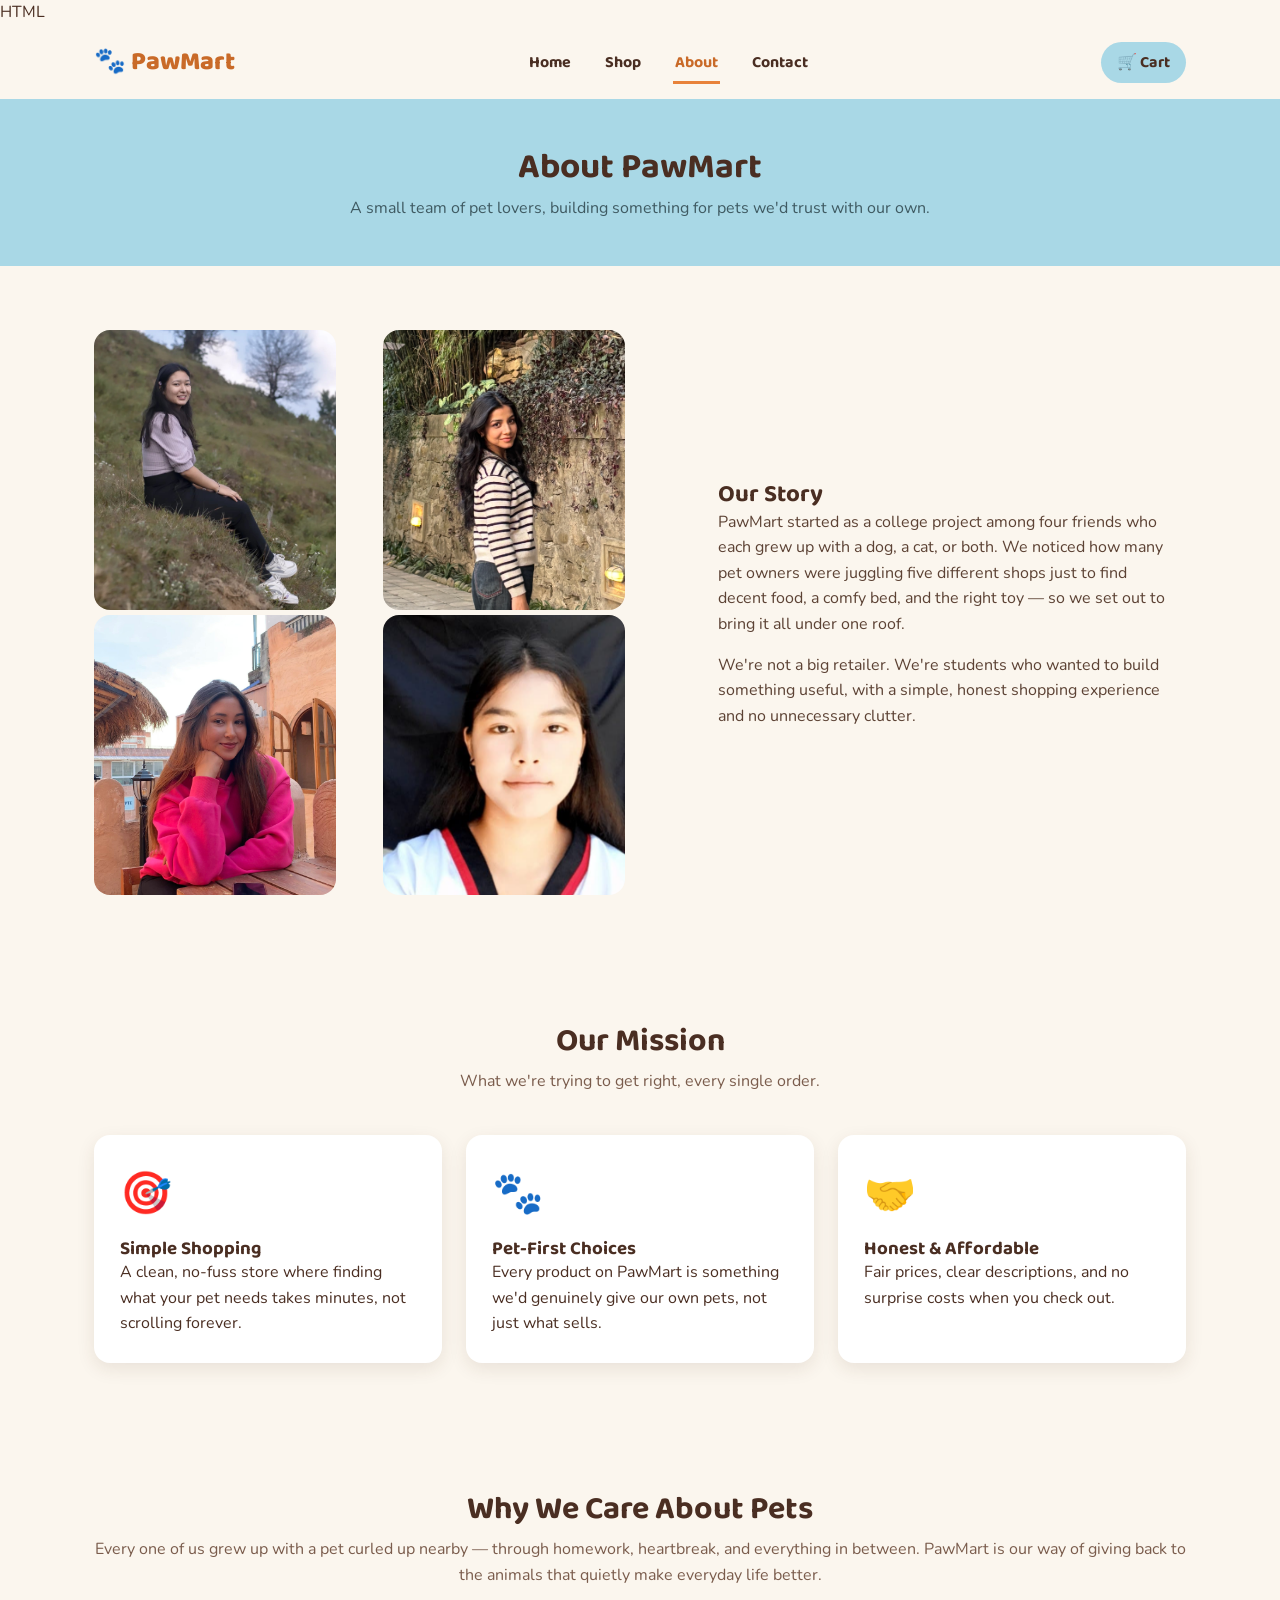
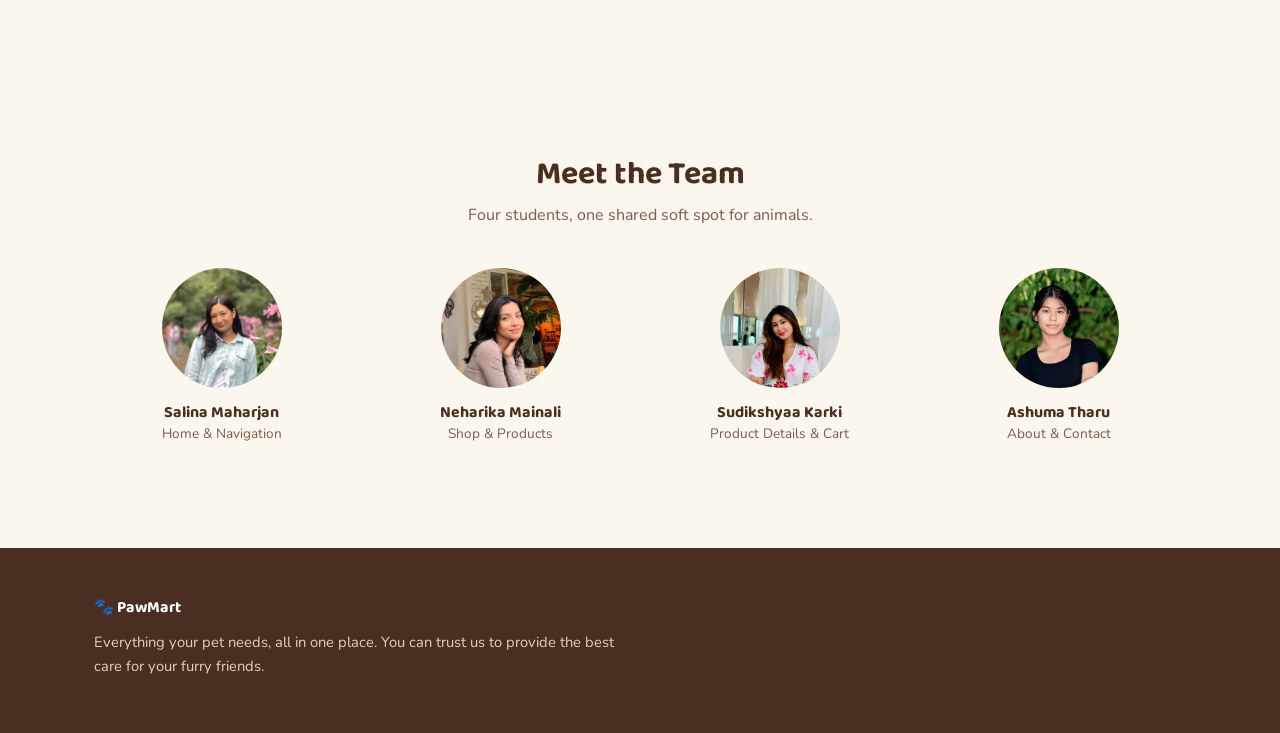
==== about.html @ c28df22f "Paw mart footsteps" ====
HTML
<!DOCTYPE html>
<html lang="en">
<head>
  <meta charset="UTF-8">
  <meta name="viewport" content="width=device-width, initial-scale=1.0">
  <meta name="description" content="Learn about PawMart - a small team of pet lovers building a simple, honest shopping experience for your pets.">
  <title>About Us — PawMart</title>
  <link rel="stylesheet" href="css/style.css">
</head>
<body>

  <!-- Navigation -->
  <nav class="navbar" aria-label="Main Navigation">
    <div class="container">
      <a href="index.html" class="logo">🐾 PawMart</a>
      <ul class="nav-links">
        <li><a href="index.html">Home</a></li>
        <li><a href="products.html">Shop</a></li>
        <li><a href="about.html" class="active" aria-current="page">About</a></li>
        <li><a href="contact.html">Contact</a></li>
      </ul>
      <a href="cart.html" class="nav-cart">🛒 Cart</a>
      <button class="nav-toggle" aria-label="Toggle menu">☰</button>
    </div>
  </nav>

  <!-- Page Header -->
  <header class="page-header">
    <div class="container">
      <h1>About PawMart</h1>
      <p>A small team of pet lovers, building something for pets we'd trust with our own.</p>
    </div>
  </header>

  <!-- Story Section -->
  <section class="section">
    <div class="container">
      <div class="about-story">
        <div class="story-photos">
          <img src="images/Salinaa.jpeg" alt="Salina working on the PawMart project" class="story-image">
          <img src="images/Neharikaa.png" alt="Neharika planning product listings" class="story-image">
          <img src="images/Sudikshya.jpg" alt="Sudikshya testing the cart functionality" class="story-image">
          <img src="images/Ashumaa.jpeg" alt="Ashuma designing the contact page" class="story-image">
        </div>

        <div class="about-story-copy">
          <h2>Our Story</h2>
          <p>
            PawMart started as a college project among four friends
            who each grew up with a dog, a cat, or both. We noticed
            how many pet owners were juggling five different shops
            just to find decent food, a comfy bed, and the right toy
            — so we set out to bring it all under one roof.
          </p>
          <p>
            We're not a big retailer. We're students who wanted to
            build something useful, with a simple, honest shopping
            experience and no unnecessary clutter.
          </p>
        </div>
      </div>
    </div>
  </section>
  <!-- Mission Section -->
  <section class="section section-alt">
    <div class="container">
      <h2 class="section-title">Our Mission</h2>
      <p class="section-subtitle">What we're trying to get right, every single order.</p>
      <div class="mission-grid">
        <div class="mission-card">
          <div class="feature-icon" aria-hidden="true">🎯</div>
          <h3>Simple Shopping</h3>
          <p>A clean, no-fuss store where finding what your pet needs takes minutes, not scrolling forever.</p>
        </div>
        <div class="mission-card">
          <div class="feature-icon" aria-hidden="true">🐾</div>
          <h3>Pet-First Choices</h3>
          <p>Every product on PawMart is something we'd genuinely give our own pets, not just what sells.</p>
        </div>
        <div class="mission-card">
          <div class="feature-icon" aria-hidden="true">🤝</div>
          <h3>Honest & Affordable</h3>
          <p>Fair prices, clear descriptions, and no surprise costs when you check out.</p>
        </div>
      </div>
    </div>
  </section>
  <!-- Why We Care Section -->
  <section class="section">
    <div class="container">
      <h2 class="section-title">Why We Care About Pets</h2>
      <p class="section-subtitle text-center section-subtitle-constrained">
        Every one of us grew up with a pet curled up nearby — through homework, heartbreak, and everything in between. PawMart is our way of giving back to the animals that quietly make everyday life better.
      </p>
    </div>
  </section>
  <!-- Team Section -->
  <section class="section section-alt">
    <div class="container">
      <h2 class="section-title">Meet the Team</h2>
      <p class="section-subtitle">Four students, one shared soft spot for animals.</p>
      <div class="team-grid">
        <div class="team-card">
          <div class="team-avatar">
            <img src="images/Salina.jpeg" alt="Salina Maharjan">
          </div>
          <h3>Salina Maharjan</h3>
          <p>Home & Navigation</p>
        </div>
        <div class="team-card">
          <div class="team-avatar">
            <img src="images/Neharika.png" alt="Neharika Mainali">
          </div>
          <h3>Neharika Mainali</h3>
          <p>Shop & Products</p>
        </div>
        <div class="team-card">
          <div class="team-avatar">
            <img src="images/Sudikshyaa.JPG" alt="Sudikshyaa Karki">
          </div>
          <h3>Sudikshyaa Karki</h3>
          <p>Product Details & Cart</p>
        </div>
        <div class="team-card">
          <div class="team-avatar">
            <img src="images/Ashuma.jpg" alt="Ashuma Tharu">
          </div>
          <h3>Ashuma Tharu</h3>
          <p>About & Contact</p>
        </div>
      </div>
    </div>
  </section>
  <!-- Footer -->
  <footer class="footer">
    <div class="container">
      <div>
        <h4>🐾 PawMart</h4>
        <p>Everything your pet needs, all in one place. You can trust us to provide the best care for your furry friends.</p>
      </div>
      <div>
---- css/style.css ----
/* ============================================
   PawMart — Shared Stylesheet
   ============================================ */

@import url('https://fonts.googleapis.com/css2?family=Baloo+2:wght@500;600;700;800&family=Nunito:wght@400;600;700;800&display=swap');

:root {
  --color-primary: #E8823A;
  --color-primary-dark: #C96A28;
  --color-bg: #FBF6EE;
  --color-secondary: #A9D8E6;
  --color-secondary-dark: #7FBFD3;
  --color-text: #4A2E22;
  --color-white: #FFFFFF;
  --radius: 16px;
  --shadow: 0 6px 18px rgba(74, 46, 34, 0.10);
  --shadow-hover: 0 10px 24px rgba(74, 46, 34, 0.16);
}

* { box-sizing: border-box; margin: 0; padding: 0; }
html { scroll-behavior: smooth; }
body { font-family: 'Nunito', sans-serif; background: var(--color-bg); color: var(--color-text); line-height: 1.6; }
h1, h2, h3, h4 { font-family: 'Baloo 2', sans-serif; font-weight: 700; line-height: 1.2; }
a { text-decoration: none; color: inherit; }
ul { list-style: none; }
img, svg { max-width: 100%; display: block; }
.container { max-width: 1140px; margin: 0 auto; padding: 0 24px; }

.btn { display: inline-block; font-family: 'Baloo 2', sans-serif; font-weight: 600; font-size: 1rem; padding: 14px 30px; border-radius: 999px; border: none; cursor: pointer; transition: transform 0.15s ease, box-shadow 0.15s ease, background 0.15s ease; }
.btn:focus-visible { outline: 3px solid var(--color-secondary-dark); outline-offset: 2px; }
.btn-primary { background: var(--color-primary); color: var(--color-white); box-shadow: var(--shadow); }
.btn-primary:hover { background: var(--color-primary-dark); transform: translateY(-2px); box-shadow: var(--shadow-hover); }
.btn-outline { background: transparent; color: var(--color-primary); border: 2px solid var(--color-primary); }
.btn-outline:hover { background: var(--color-primary); color: var(--color-white); }
.btn-small { padding: 9px 18px; font-size: 0.9rem; width: 100%; }

.navbar { position: sticky; top: 0; z-index: 100; background: var(--color-bg); border-bottom: 3px solid var(--color-secondary); }
.navbar .container { display: flex; align-items: center; justify-content: space-between; padding-top: 16px; padding-bottom: 16px; position: relative; }
.logo { font-family: 'Baloo 2', sans-serif; font-size: 1.6rem; font-weight: 800; color: var(--color-primary-dark); display: flex; align-items: center; gap: 6px; }
.nav-links { display: flex; gap: 30px; font-weight: 700; font-family: 'Baloo 2', sans-serif; }
.nav-links a { padding: 6px 2px; border-bottom: 3px solid transparent; transition: border-color 0.15s ease, color 0.15s ease; }
.nav-links a:hover, .nav-links a.active { border-color: var(--color-primary); color: var(--color-primary-dark); }
.nav-cart { display: flex; align-items: center; gap: 8px; font-family: 'Baloo 2', sans-serif; font-weight: 700; background: var(--color-secondary); padding: 8px 16px; border-radius: 999px; }
.nav-toggle { display: none; }

@media (max-width: 760px) {
  .nav-links { display: none; }
  .nav-toggle { display: block; font-size: 1.6rem; background: none; border: none; cursor: pointer; }
  .navbar.open .nav-links { display: flex; flex-direction: column; position: absolute; top: 100%; left: 0; right: 0; background: var(--color-bg); padding: 20px 24px; gap: 16px; border-bottom: 3px solid var(--color-secondary); }
}

.hero { padding: 70px 0; background: linear-gradient(180deg, var(--color-secondary) 0%, var(--color-bg) 100%); }
.hero .container { display: flex; align-items: center; gap: 40px; flex-wrap: wrap; }
.hero-copy { flex: 1 1 420px; }
.hero-eyebrow { font-family: 'Baloo 2', sans-serif; color: var(--color-primary-dark); font-weight: 700; letter-spacing: 0.5px; margin-bottom: 10px; display: block; }
.hero h1 { font-size: 2.8rem; margin-bottom: 18px; color: var(--color-text); }
.hero h1 span { color: var(--color-primary); }
.hero p { font-size: 1.1rem; margin-bottom: 28px; max-width: 480px; }
.hero-visual { flex: 1 1 320px; text-align: center; font-size: 10rem; line-height: 1; }

.section { padding: 64px 0; }
.section-title { font-size: 2rem; text-align: center; margin-bottom: 8px; }
.section-subtitle { text-align: center; color: #7A5C4C; margin-bottom: 40px; }

.categories { display: flex; flex-wrap: wrap; gap: 14px; justify-content: center; }
.category-chip { background: var(--color-white); border: 2px solid var(--color-secondary); padding: 14px 22px; border-radius: var(--radius); font-family: 'Baloo 2', sans-serif; font-weight: 600; text-align: center; min-width: 120px; cursor: pointer; transition: all 0.15s ease; }
.category-chip .cat-icon { font-size: 1.8rem; display: block; margin-bottom: 6px; }
.category-chip:hover, .category-chip.active { border-color: var(--color-primary); background: #FFF3E9; transform: translateY(-3px); }

.product-grid { display: grid; grid-template-columns: repeat(auto-fill, minmax(230px, 1fr)); gap: 24px; }
.product-card { background: var(--color-white); border-radius: var(--radius); box-shadow: var(--shadow); overflow: hidden; display: flex; flex-direction: column; transition: transform 0.15s ease, box-shadow 0.15s ease; }
.product-card:hover { transform: translateY(-4px); box-shadow: var(--shadow-hover); }
.product-thumb { background: var(--color-secondary); font-size: 4.5rem; text-align: center; padding: 30px 0; }
.product-info { padding: 16px 18px 20px; display: flex; flex-direction: column; gap: 6px; flex: 1; }
.product-cat { font-size: 0.78rem; text-transform: uppercase; letter-spacing: 0.5px; color: var(--color-primary-dark); font-weight: 700; }
.product-name { font-family: 'Baloo 2', sans-serif; font-size: 1.05rem; }
.product-price { font-weight: 800; font-size: 1.15rem; color: var(--color-text); margin: 4px 0 10px; }
.product-info .btn { margin-top: auto; }
.product-name-link:hover { color: var(--color-primary-dark); }

.features { display: grid; grid-template-columns: repeat(auto-fit, minmax(220px, 1fr)); gap: 28px; }
.feature-card { text-align: center; padding: 20px; }
.feature-icon { font-size: 2.6rem; margin-bottom: 12px; }
.feature-card h3 { margin-bottom: 8px; font-size: 1.1rem; }
.feature-card p { color: #7A5C4C; font-size: 0.95rem; }

.footer { background: var(--color-text); color: #F3E7DD; padding: 50px 0 24px; margin-top: 40px; }
.footer .container { display: grid; grid-template-columns: repeat(auto-fit, minmax(200px, 1fr)); gap: 30px; margin-bottom: 30px; }
.footer h4 { color: var(--color-white); margin-bottom: 14px; font-size: 1rem; }
.footer a, .footer p { color: #E4CFC0; font-size: 0.92rem; }
.footer ul li { margin-bottom: 8px; }
.footer ul li a:hover { color: var(--color-primary); }
.footer-bottom { text-align: center; padding-top: 20px; border-top: 1px solid #6b4a38; font-size: 0.85rem; color: #C9A794; }

.page-header { background: var(--color-secondary); padding: 44px 0; text-align: center; }
.page-header h1 { font-size: 2.2rem; }
.page-header p { margin-top: 8px; color: #3F5A62; }

.filter-bar { display: flex; gap: 12px; flex-wrap: wrap; justify-content: center; margin-bottom: 36px; }
.filter-btn { font-family: 'Baloo 2', sans-serif; font-weight: 600; background: var(--color-white); border: 2px solid var(--color-secondary); padding: 8px 18px; border-radius: 999px; cursor: pointer; }
.filter-btn.active, .filter-btn:hover { background: var(--color-primary); border-color: var(--color-primary); color: var(--color-white); }

.product-detail { display: flex; gap: 50px; flex-wrap: wrap; align-items: flex-start; }
.product-detail-image { flex: 1 1 320px; background: var(--color-secondary); border-radius: var(--radius); font-size: 9rem; text-align: center; padding: 60px 0; }
.product-detail-info { flex: 1 1 360px; }
.product-detail-info .product-cat { display: block; margin-bottom: 8px; }
.product-detail-info h1 { font-size: 2rem; margin-bottom: 10px; }
.product-detail-price { font-size: 1.8rem; font-weight: 800; margin-bottom: 18px; }
.product-detail-desc { margin-bottom: 24px; color: #5C4234; }
.qty-row { display: flex; align-items: center; gap: 14px; margin-bottom: 24px; }
.qty-row label { font-family: 'Baloo 2', sans-serif; font-weight: 700; }
.qty-control { display: flex; align-items: center; border: 2px solid var(--color-secondary); border-radius: 999px; overflow: hidden; }
.qty-control button { background: var(--color-secondary); border: none; width: 36px; height: 36px; font-size: 1.1rem; cursor: pointer; }
.qty-control input { width: 48px; text-align: center; border: none; font-family: 'Nunito', sans-serif; font-weight: 700; font-size: 1rem; }

.about-story { display: flex; gap: 40px; flex-wrap: wrap; align-items: center; }
.about-story-visual { flex: 1 1 280px; text-align: center; font-size: 7rem; }
.about-story-copy { flex: 2 1 400px; }
.about-story-copy p { margin-bottom: 14px; color: #5C4234; }
.mission-grid { display: grid; grid-template-columns: repeat(auto-fit, minmax(240px, 1fr)); gap: 24px; }
.mission-card { background: var(--color-white); border-radius: var(--radius); padding: 26px; box-shadow: var(--shadow); }
.mission-card .feature-icon { margin-bottom: 10px; }
.team-grid { display: grid; grid-template-columns: repeat(auto-fit, minmax(180px, 1fr)); gap: 24px; }
.team-card { text-align: center; }
.team-avatar { width: 110px; height: 110px; border-radius: 50%; background: var(--color-secondary); font-size: 3rem; display: flex; align-items: center; justify-content: center; margin: 0 auto 12px; }
.team-card h3 { font-size: 1rem; }
.team-card p { font-size: 0.85rem; color: #7A5C4C; }

.contact-layout { display: flex; gap: 44px; flex-wrap: wrap; }
.contact-form { flex: 1 1 380px; background: var(--color-white); padding: 30px; border-radius: var(--radius); box-shadow: var(--shadow); }
.contact-info { flex: 1 1 300px; }
.form-group { margin-bottom: 18px; }
.form-group label { display: block; font-family: 'Baloo 2', sans-serif; font-weight: 700; margin-bottom: 6px; }
.form-group input, .form-group textarea { width: 100%; padding: 12px 14px; border-radius: 10px; border: 2px solid var(--color-secondary); font-family: 'Nunito', sans-serif; font-size: 1rem; background: var(--color-bg); }
.form-group textarea { resize: vertical; min-height: 110px; }
.form-group input:focus, .form-group textarea:focus { outline: none; border-color: var(--color-primary); }
.info-item { display: flex; gap: 14px; margin-bottom: 20px; align-items: flex-start; }
.info-item .icon { font-size: 1.6rem; }
.info-item h4 { font-size: 0.95rem; margin-bottom: 2px; }
.info-item p { color: #5C4234; font-size: 0.92rem; }
.faq-item { margin-bottom: 16px; background: var(--color-white); border-radius: 12px; box-shadow: var(--shadow); }
.faq-question { width: 100%; text-align: left; background: none; border: none; padding: 16px 20px; font-family: 'Baloo 2', sans-serif; font-weight: 700; font-size: 1rem; cursor: pointer; display: flex; justify-content: space-between; align-items: center; }
.faq-answer { padding: 0 20px; max-height: 0; overflow: hidden; color: #5C4234; transition: max-height 0.2s ease, padding 0.2s ease; }
.faq-item.open .faq-answer { padding: 0 20px 18px; max-height: 200px; }
.faq-item.open .faq-icon { transform: rotate(45deg); }
.faq-icon { transition: transform 0.2s ease; font-size: 1.2rem; color: var(--color-primary); }

.cart-table { width: 100%; border-collapse: collapse; background: var(--color-white); border-radius: var(--radius); overflow: hidden; box-shadow: var(--shadow); }
.cart-table th { background: var(--color-secondary); font-family: 'Baloo 2', sans-serif; text-align: left; padding: 14px 16px; }
.cart-table td { padding: 16px; border-bottom: 1px solid #F1E6DA; }
.cart-product { display: flex; align-items: center; gap: 14px; }
.cart-thumb { font-size: 2.2rem; background: var(--color-bg); border-radius: 10px; padding: 8px 12px; }
.cart-qty { width: 60px; padding: 6px 8px; border: 2px solid var(--color-secondary); border-radius: 8px; text-align: center; }
.remove-link { color: var(--color-primary-dark); font-weight: 700; cursor: pointer; }
.cart-summary { max-width: 360px; margin-left: auto; margin-top: 30px; background: var(--color-white); border-radius: var(--radius); padding: 24px; box-shadow: var(--shadow); }
.cart-summary-row { display: flex; justify-content: space-between; margin-bottom: 12px; }
.cart-summary-row.total { font-weight: 800; font-size: 1.2rem; border-top: 2px dashed var(--color-secondary); padding-top: 12px; margin-top: 12px; }
.cart-summary .btn { width: 100%; margin-top: 10px; }
.empty-note { text-align: center; padding: 40px 0; color: #7A5C4C; }

.text-center { text-align: center; }
.mt-24 { margin-top: 24px; }


.about-story {
    display: grid;
    grid-template-columns: 1.2fr 1fr;
    gap: 40px;
    align-items: center;
}

.story-photos {
    display: grid;
    grid-template-columns: repeat(2, 1fr);
    gap: 5px;
}

.story-photos .story-image {
    width: 85%;
    height: 280px;
    object-fit: cover;
    border-radius: 16px;
    display: block;
}

.about-story-copy {
    padding: 10px;
}

.about-story-copy p {
    line-height: 1.6;
    margin-bottom: 15px;
}

@media (max-width: 768px) {
    .about-story {
        grid-template-columns: 1fr;
    }

    .story-photos .story-image {
        height: 150px;
    }
}


.team-avatar {
    width: 120px;
    height: 120px;
    border-radius: 50%;
    overflow: hidden;
    margin: 0 auto 15px;
}

.team-avatar img {
    width: 100%;
    height: 100%;
    object-fit: cover;
    display: block;
}
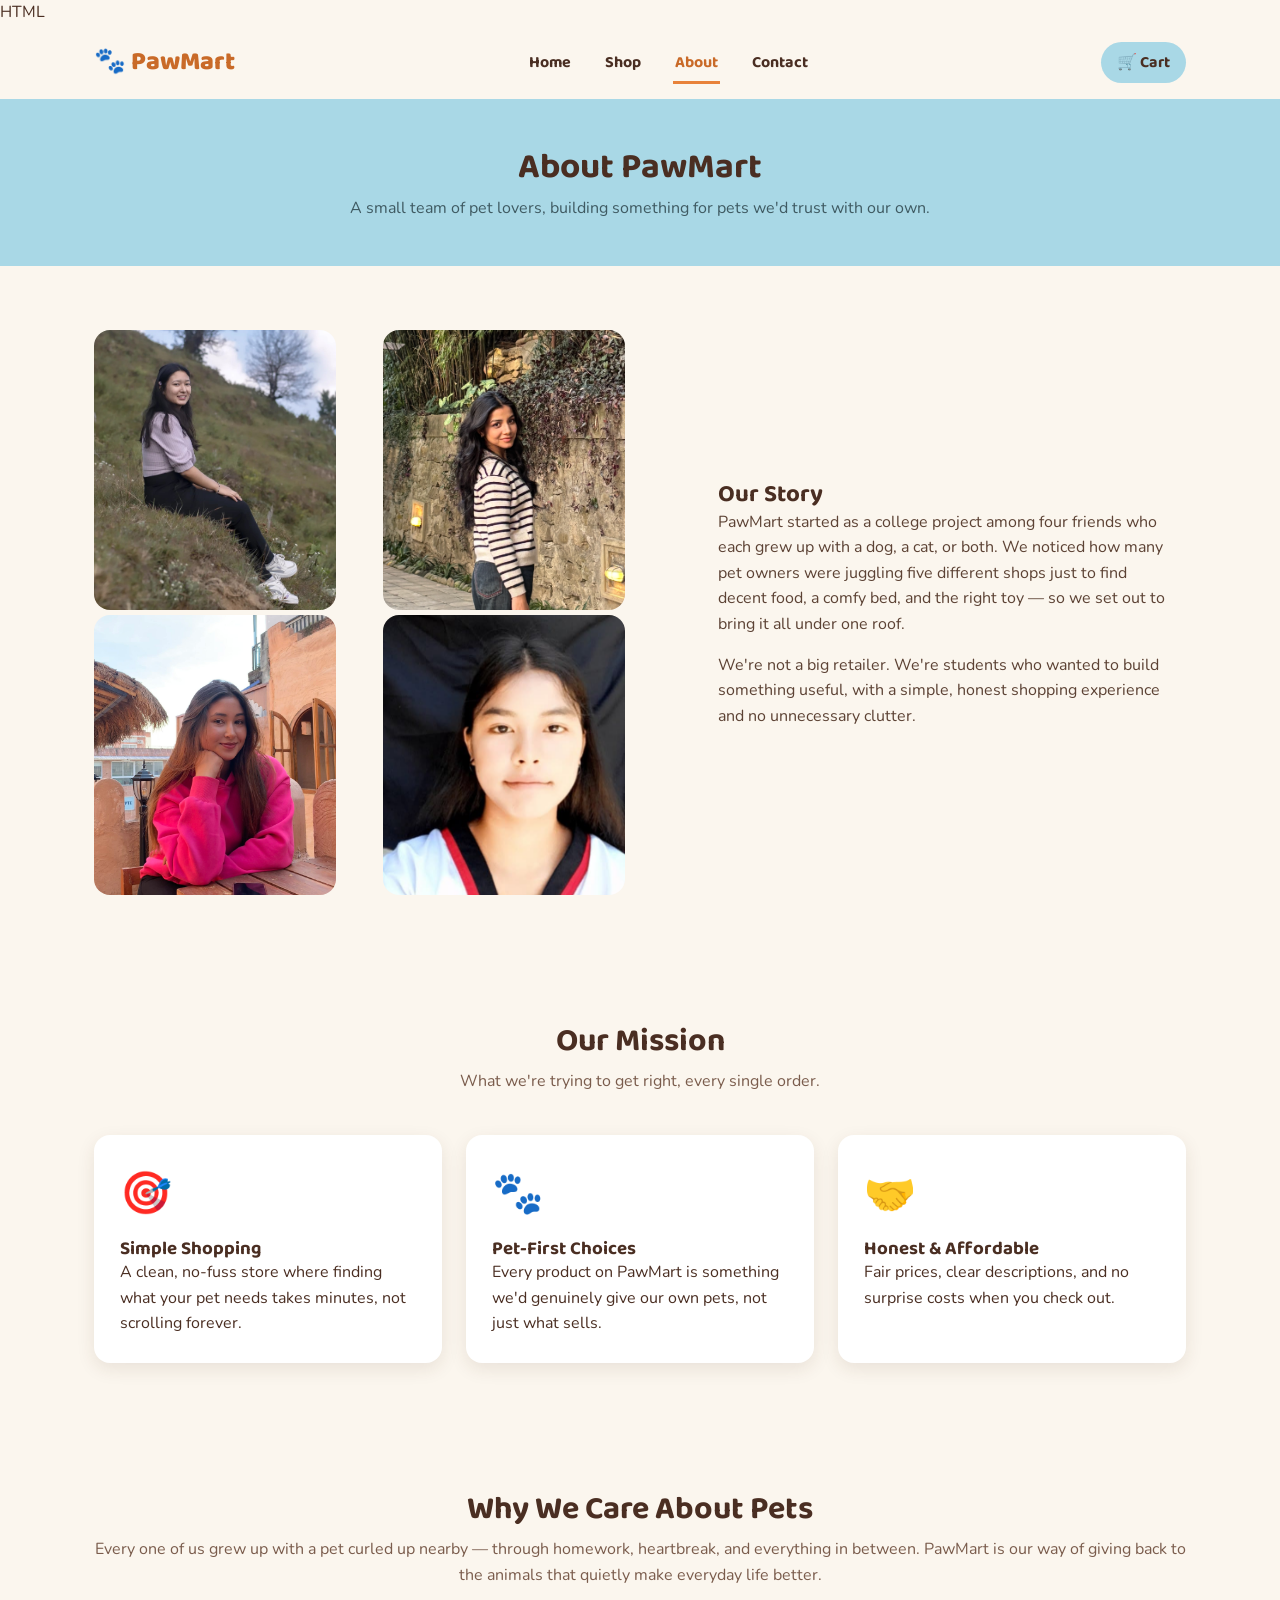
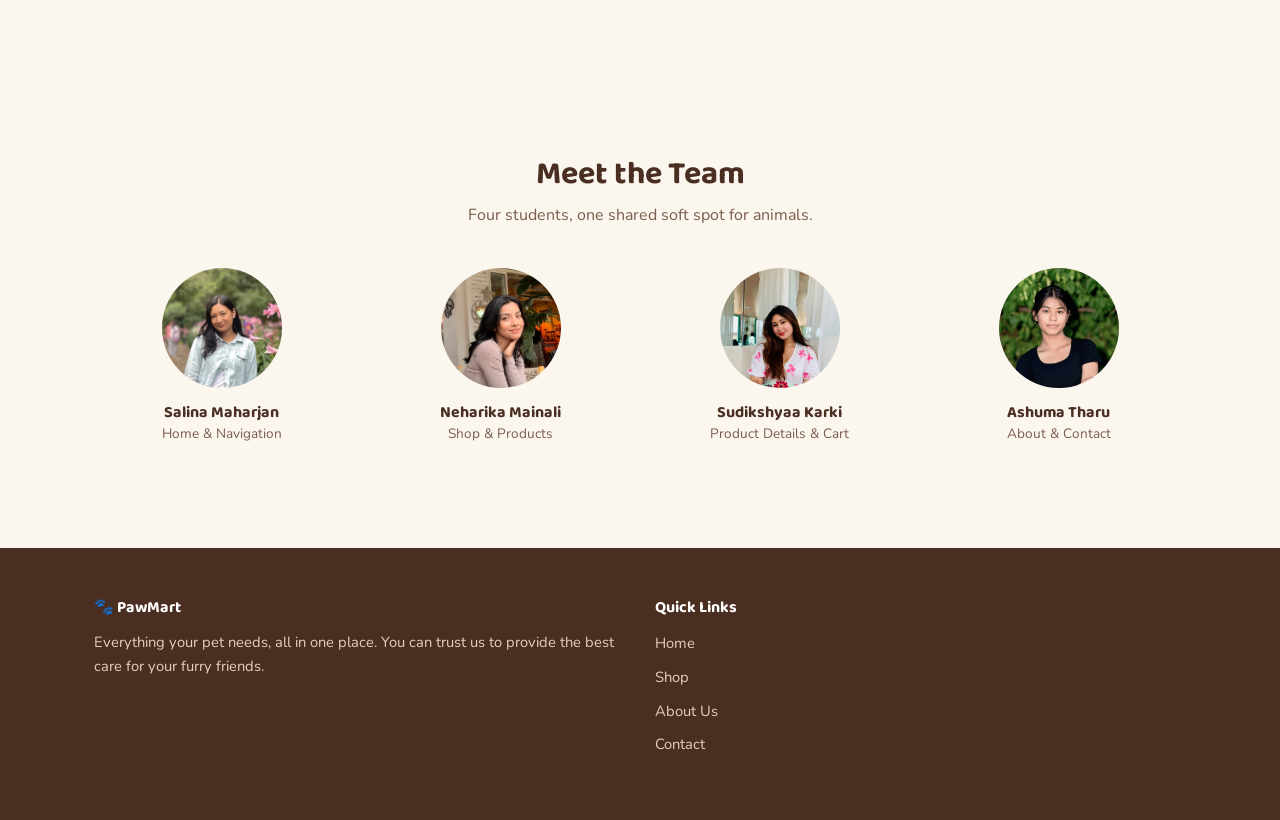
==== commit 82c02a27: "Quick Links" ====
--- a/about.html
+++ b/about.html
@@ -139,4 +139,12 @@
         <h4>🐾 PawMart</h4>
         <p>Everything your pet needs, all in one place. You can trust us to provide the best care for your furry friends.</p>
       </div>
-      <div>+      <div>
+        <h4>Quick Links</h4>
+        <ul>
+          <li><a href="index.html">Home</a></li>
+          <li><a href="products.html">Shop</a></li>
+          <li><a href="about.html">About Us</a></li>
+          <li><a href="contact.html">Contact</a></li>
+        </ul>
+      </div>
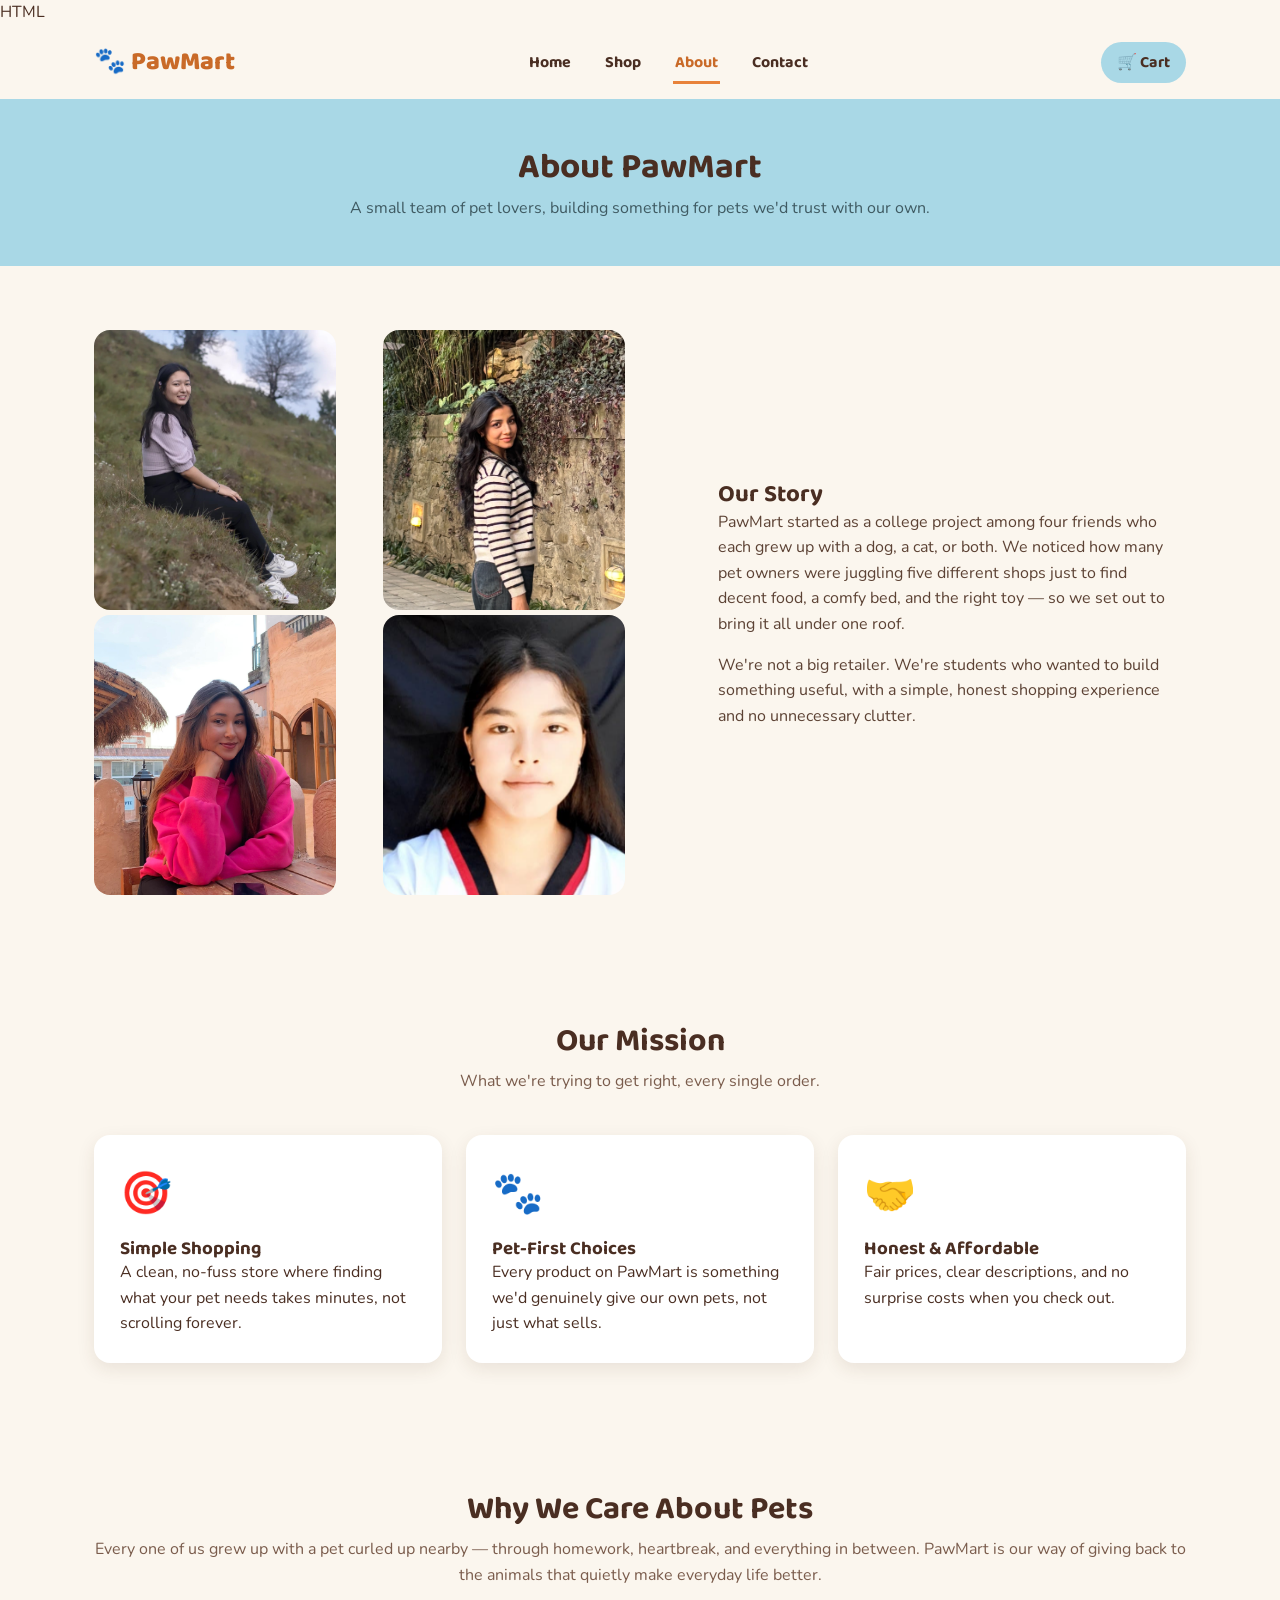
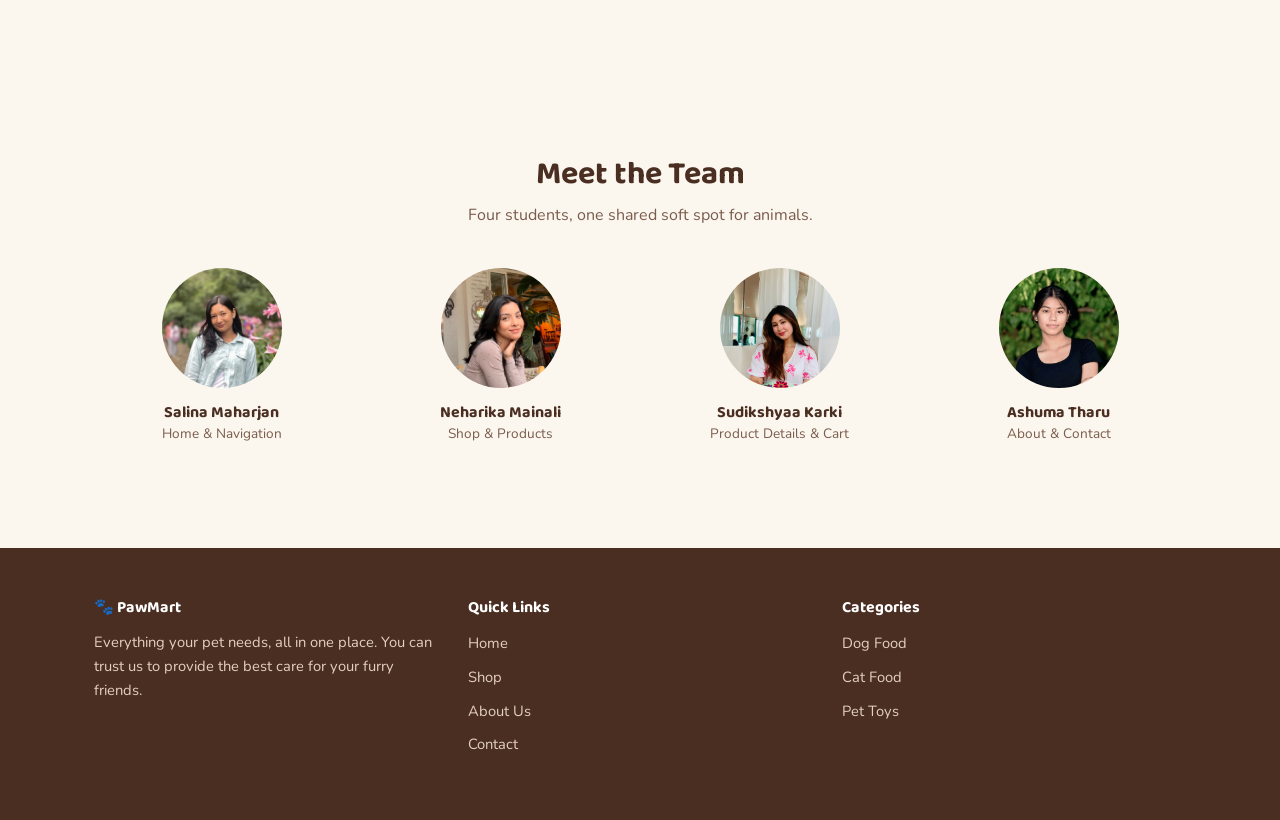
==== commit 8450d2db: "href" ====
--- a/about.html
+++ b/about.html
@@ -147,4 +147,13 @@
           <li><a href="about.html">About Us</a></li>
           <li><a href="contact.html">Contact</a></li>
         </ul>
-      </div>+      </div>
+      <div>
+        <h4>Categories</h4>
+        <ul>
+          <li><a href="products.html">Dog Food</a></li>
+          <li><a href="products.html">Cat Food</a></li>
+          <li><a href="products.html">Pet Toys</a></li>
+        </ul>
+      </div>
+      
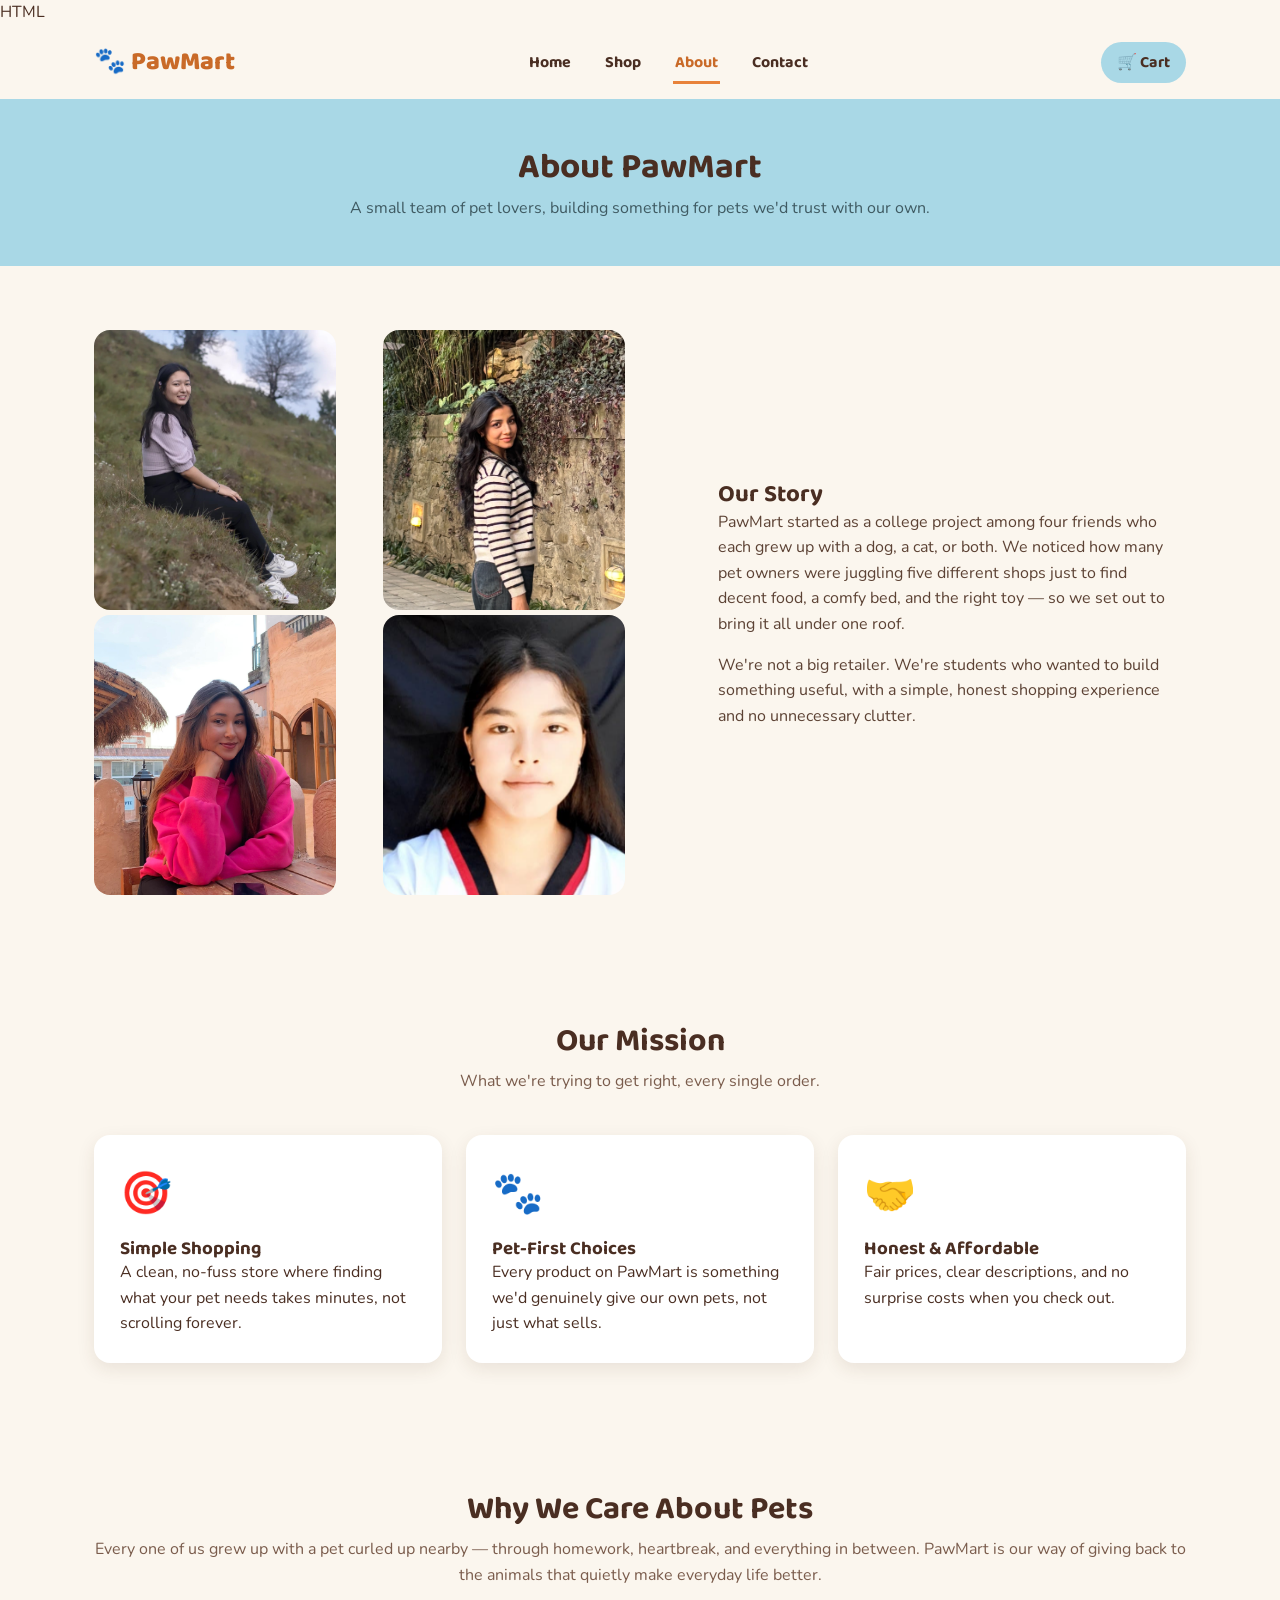
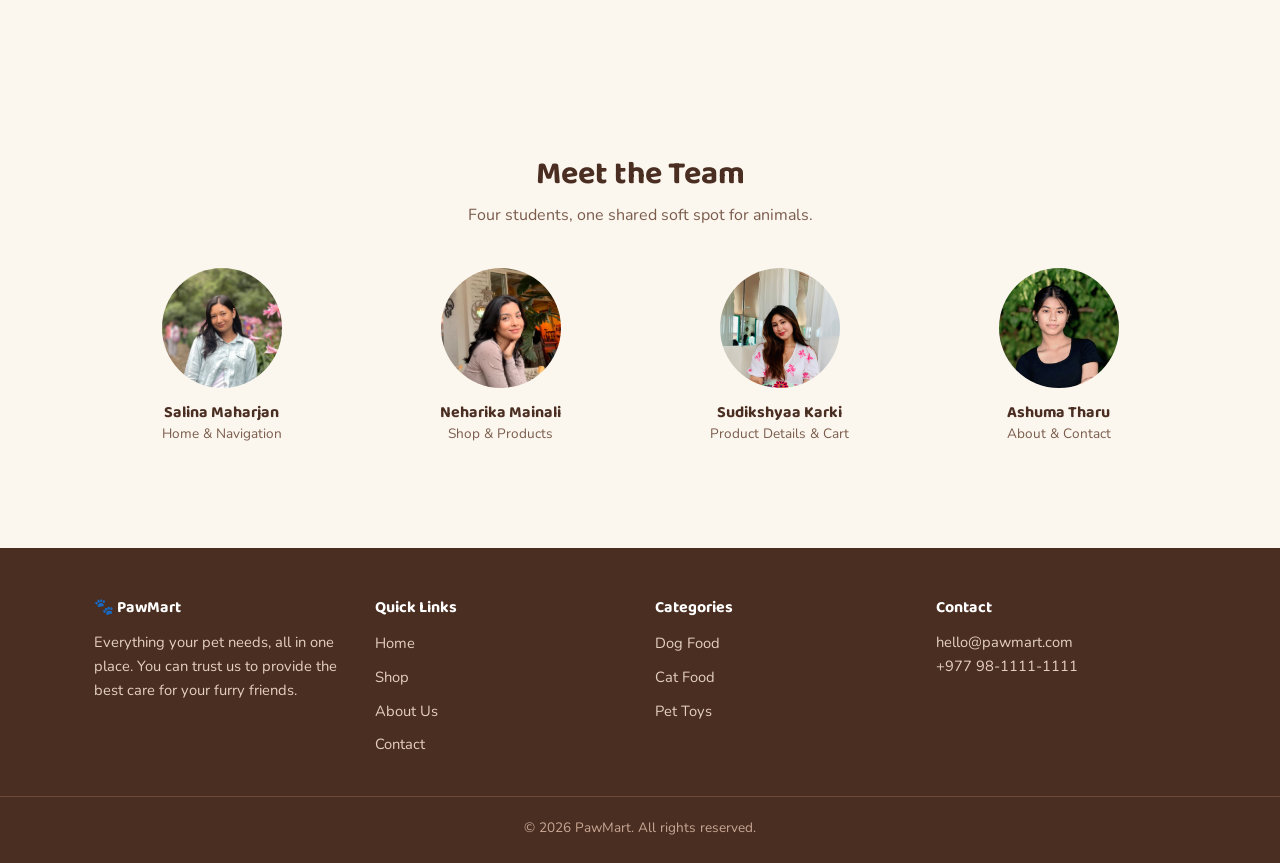
==== commit aadfb6ea: "Categories" ====
--- a/about.html
+++ b/about.html
@@ -156,4 +156,15 @@
           <li><a href="products.html">Pet Toys</a></li>
         </ul>
       </div>
-      +      <div>
+        <h4>Contact</h4>
+        <p>hello@pawmart.com</p>
+        <p>+977 98-1111-1111</p>
+      </div>
+    </div>
+    <div class="footer-bottom">© 2026 PawMart. All rights reserved.</div>
+  </footer>
+
+  <script src="js/script.js"></script>
+</body>
+</html>
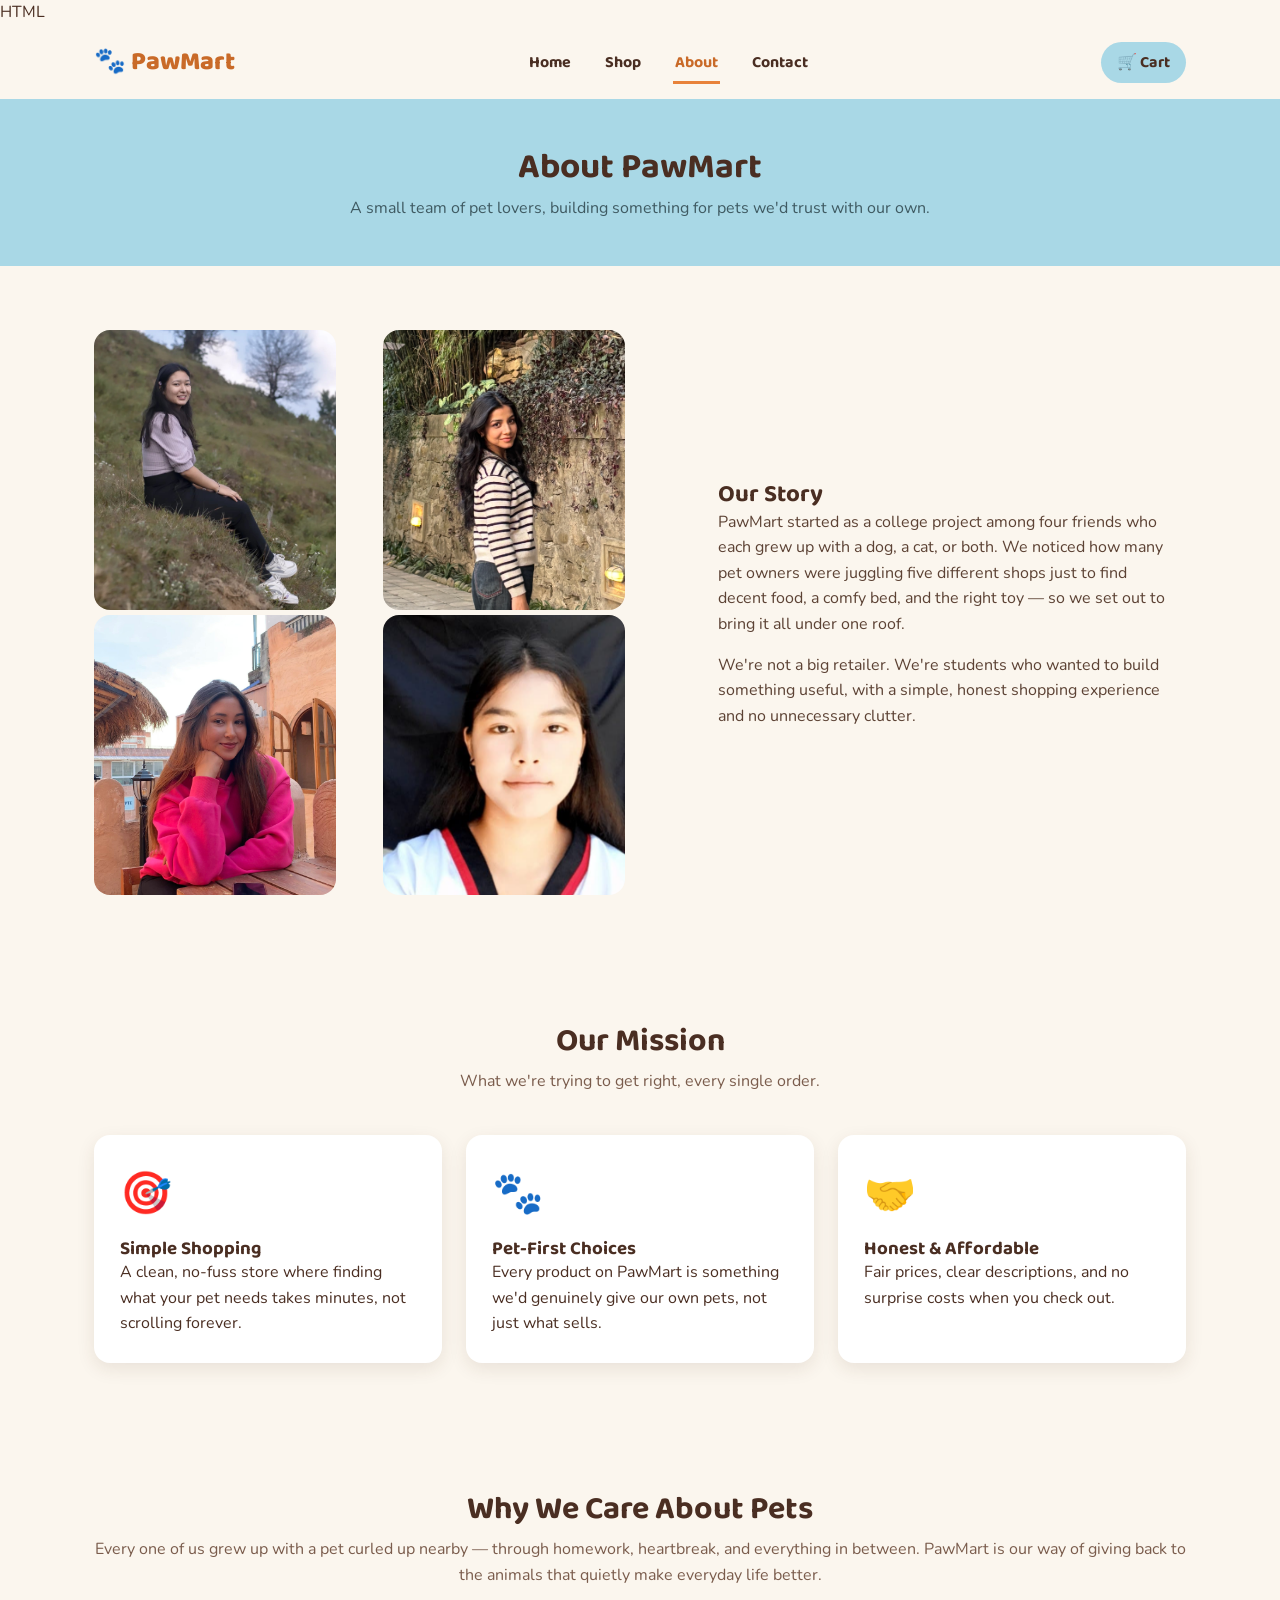
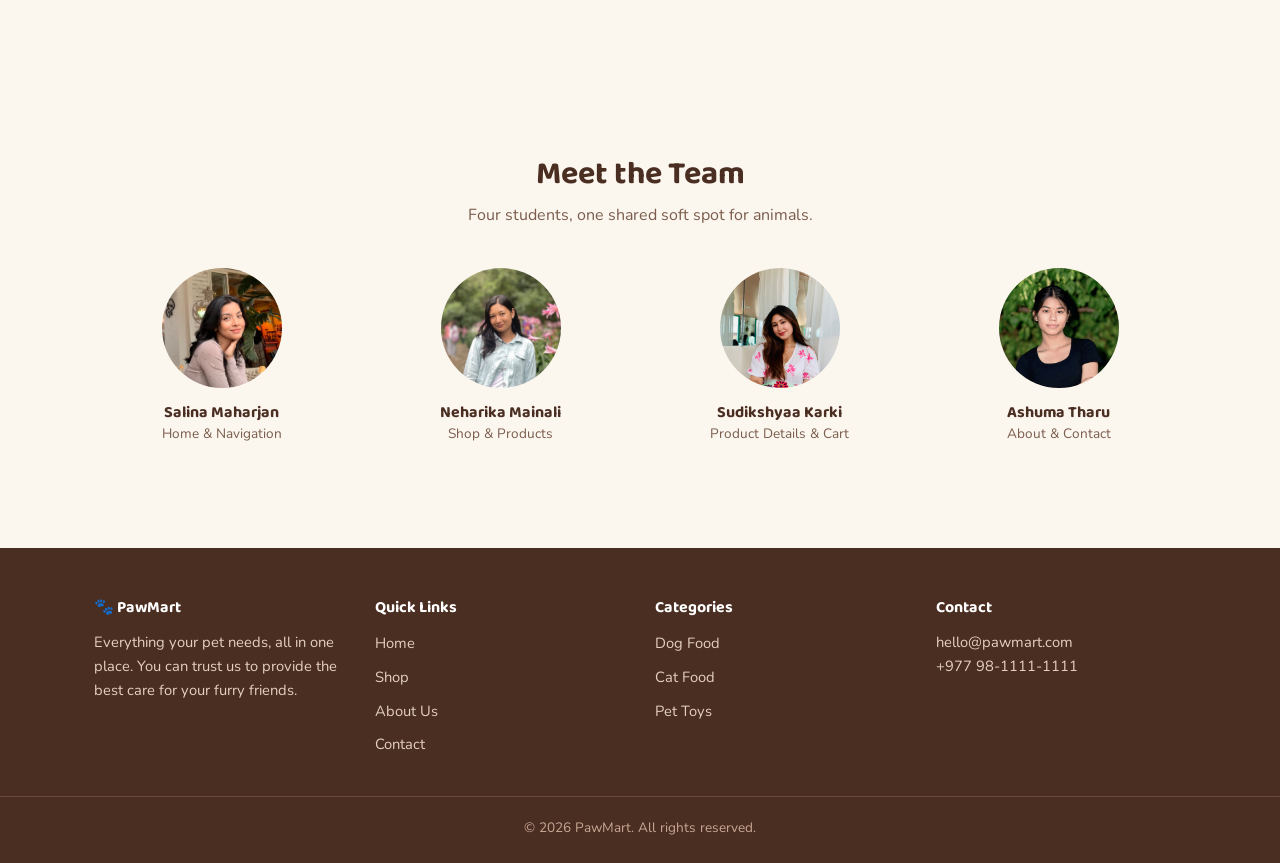
==== commit b9a54c4e: "Changed picture in back" ====
--- a/about.html
+++ b/about.html
@@ -103,14 +103,14 @@
       <div class="team-grid">
         <div class="team-card">
           <div class="team-avatar">
-            <img src="images/Salina.jpeg" alt="Salina Maharjan">
+           <img src="images/Neharika.png" alt="Neharika Mainali">
           </div>
           <h3>Salina Maharjan</h3>
           <p>Home & Navigation</p>
         </div>
         <div class="team-card">
           <div class="team-avatar">
-            <img src="images/Neharika.png" alt="Neharika Mainali">
+             <img src="images/Salina.jpeg" alt="Salina Maharjan">
           </div>
           <h3>Neharika Mainali</h3>
           <p>Shop & Products</p>
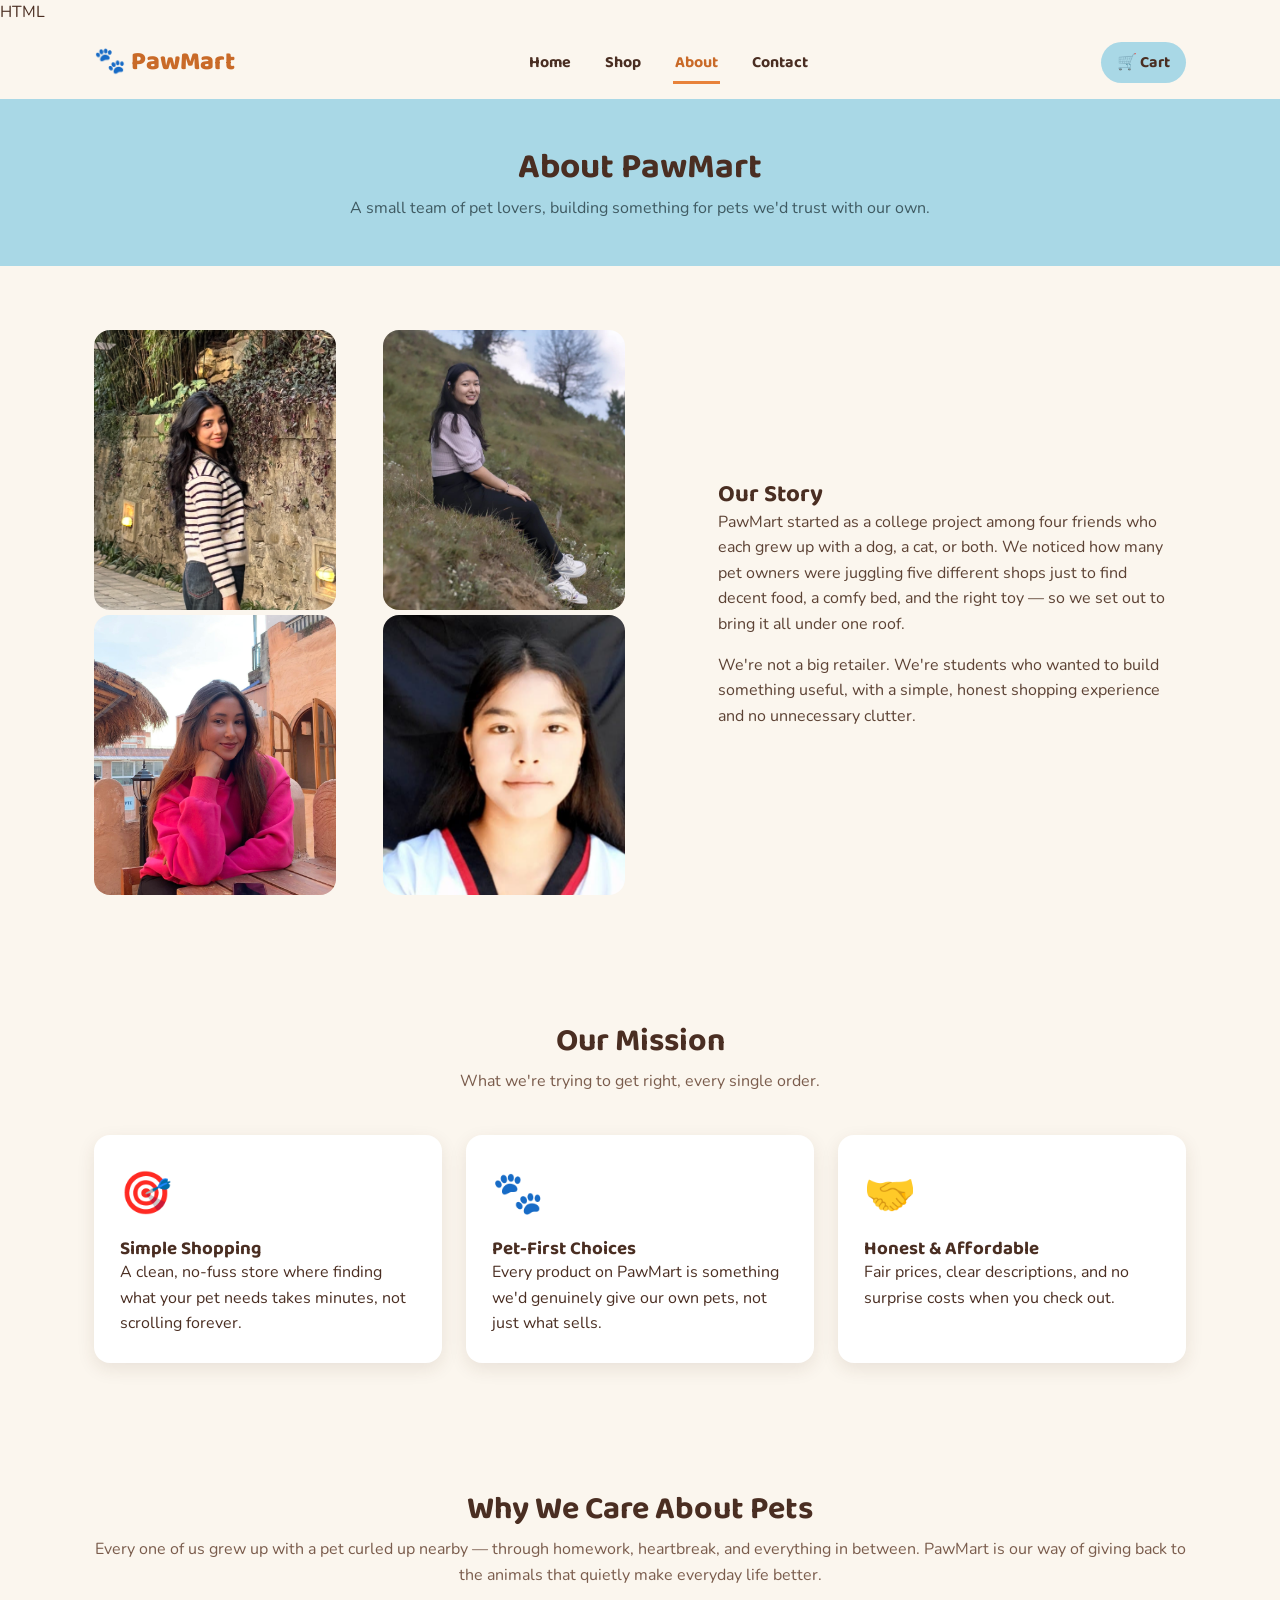
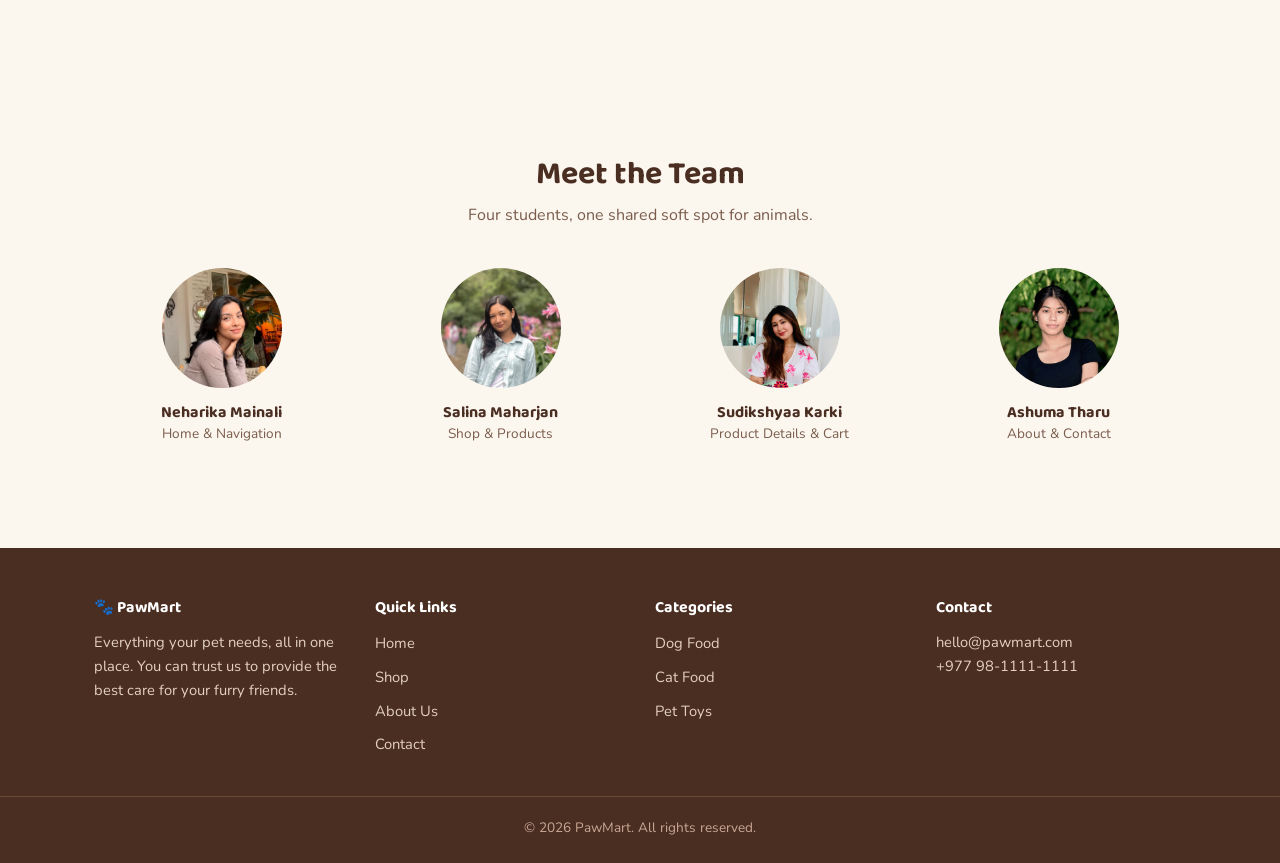
==== commit 2e03275f: "swaped the photoes" ====
--- a/about.html
+++ b/about.html
@@ -38,8 +38,8 @@
     <div class="container">
       <div class="about-story">
         <div class="story-photos">
+          <img src="images/Neharikaa.png" alt="Neharika planning product listings" class="story-image">
           <img src="images/Salinaa.jpeg" alt="Salina working on the PawMart project" class="story-image">
-          <img src="images/Neharikaa.png" alt="Neharika planning product listings" class="story-image">
           <img src="images/Sudikshya.jpg" alt="Sudikshya testing the cart functionality" class="story-image">
           <img src="images/Ashumaa.jpeg" alt="Ashuma designing the contact page" class="story-image">
         </div>
@@ -105,14 +105,14 @@
           <div class="team-avatar">
            <img src="images/Neharika.png" alt="Neharika Mainali">
           </div>
-          <h3>Salina Maharjan</h3>
+          <h3>Neharika Mainali</h3>
           <p>Home & Navigation</p>
         </div>
         <div class="team-card">
           <div class="team-avatar">
              <img src="images/Salina.jpeg" alt="Salina Maharjan">
           </div>
-          <h3>Neharika Mainali</h3>
+          <h3>Salina Maharjan</h3>
           <p>Shop & Products</p>
         </div>
         <div class="team-card">
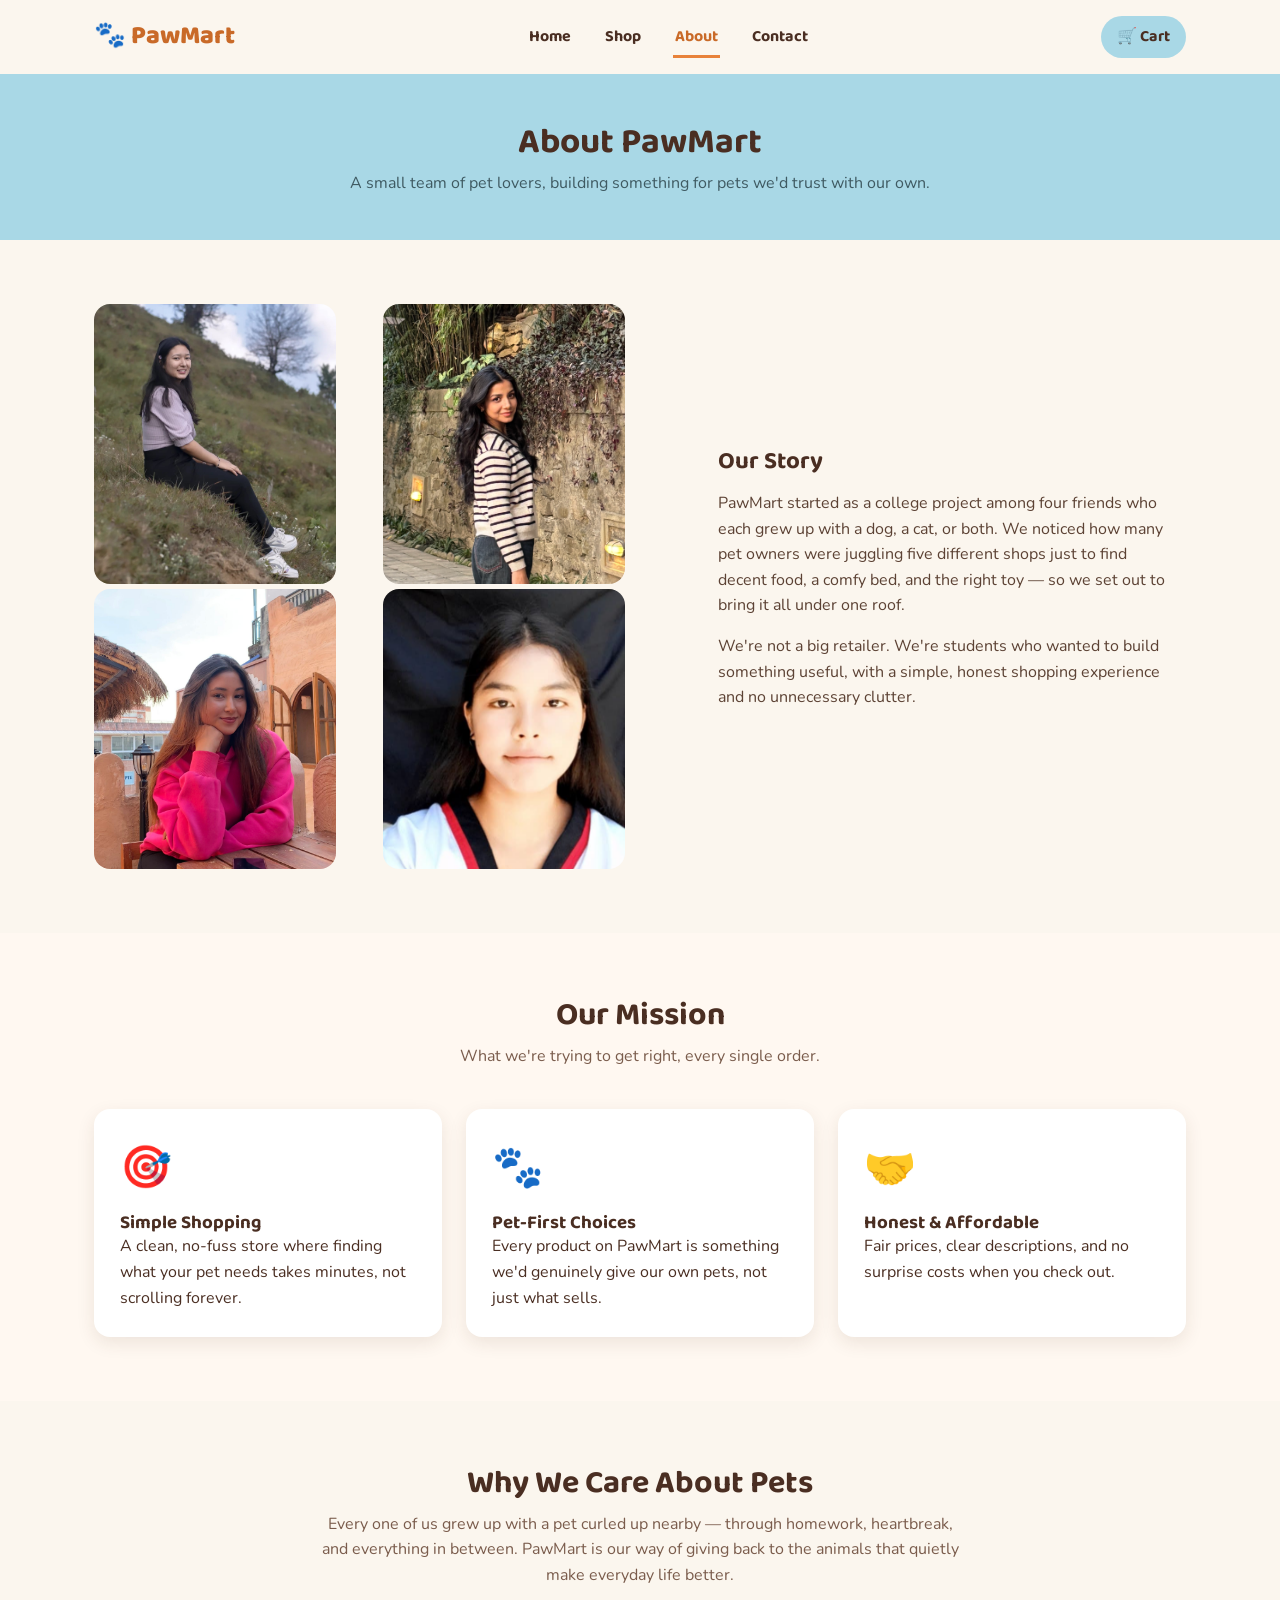
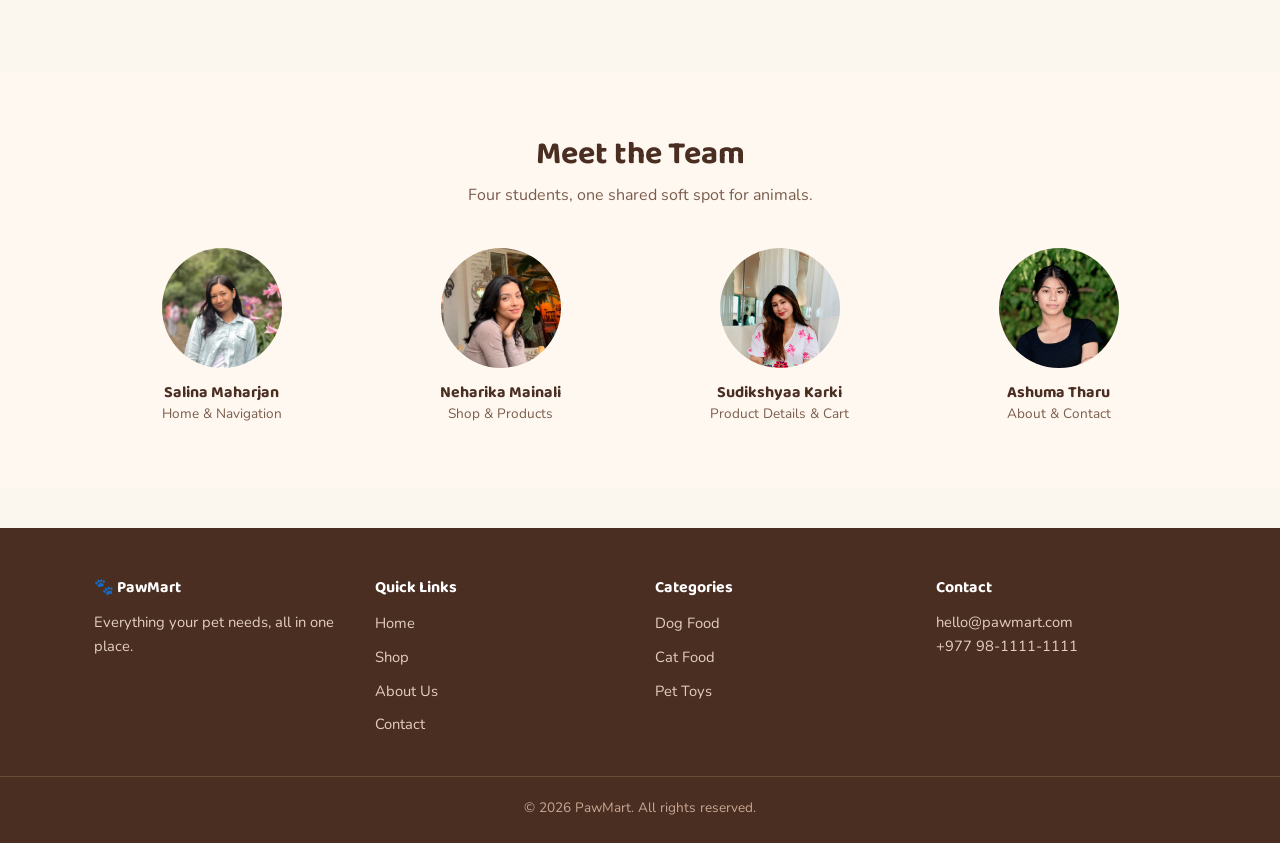
==== commit 646128a7: "Merge pull request #1 from np01cp4a250183-ai/ashuma-about-contact Add About and Contact page updates" ====
--- a/about.html
+++ b/about.html
@@ -1,170 +1,169 @@
-HTML
 <!DOCTYPE html>
 <html lang="en">
 <head>
-  <meta charset="UTF-8">
-  <meta name="viewport" content="width=device-width, initial-scale=1.0">
-  <meta name="description" content="Learn about PawMart - a small team of pet lovers building a simple, honest shopping experience for your pets.">
-  <title>About Us — PawMart</title>
-  <link rel="stylesheet" href="css/style.css">
+<meta charset="UTF-8">
+<meta name="viewport" content="width=device-width, initial-scale=1.0">
+<title>About Us — PawMart</title>
+<link rel="stylesheet" href="css/style.css">
 </head>
 <body>
 
-  <!-- Navigation -->
-  <nav class="navbar" aria-label="Main Navigation">
+<nav class="navbar">
+  <div class="container">
+    <a href="index.html" class="logo">🐾 PawMart</a>
+    <ul class="nav-links">
+      <li><a href="index.html">Home</a></li>
+      <li><a href="products.html">Shop</a></li>
+      <li><a href="about.html" class="active">About</a></li>
+      <li><a href="contact.html">Contact</a></li>
+    </ul>
+    <a href="cart.html" class="nav-cart">🛒 Cart</a>
+    <button class="nav-toggle" aria-label="Toggle menu">☰</button>
+  </div>
+</nav>
+
+<header class="page-header">
+  <div class="container">
+    <h1>About PawMart</h1>
+    <p>A small team of pet lovers, building something for pets we'd trust with our own.</p>
+  </div>
+</header>
+
+<section class="section">
     <div class="container">
-      <a href="index.html" class="logo">🐾 PawMart</a>
-      <ul class="nav-links">
+
+        <div class="about-story">
+
+            <div class="story-photos">
+                <img src="images/Salinaa.jpeg" alt="Our Story" class="story-image">
+                <img src="images/Neharikaa.png" alt="Our Story" class="story-image">
+                <img src="images/Sudikshya.jpg" alt="Our Story" class="story-image">
+                <img src="images/Ashumaa.jpeg" alt="Our Story" class="story-image">
+            </div>
+
+            <div class="about-story-copy">
+                <h2 style="margin-bottom:14px;">Our Story</h2>
+
+                <p>
+                    PawMart started as a college project among four friends
+                    who each grew up with a dog, a cat, or both. We noticed
+                    how many pet owners were juggling five different shops
+                    just to find decent food, a comfy bed, and the right toy
+                    — so we set out to bring it all under one roof.
+                </p>
+
+                <p>
+                    We're not a big retailer. We're students who wanted to
+                    build something useful, with a simple, honest shopping
+                    experience and no unnecessary clutter.
+                </p>
+            </div>
+
+        </div>
+
+    </div>
+</section>
+
+<section class="section" style="background:#FFF8F1;">
+  <div class="container">
+    <h2 class="section-title">Our Mission</h2>
+    <p class="section-subtitle">What we're trying to get right, every single order.</p>
+    <div class="mission-grid">
+      <div class="mission-card">
+        <div class="feature-icon">🎯</div>
+        <h3>Simple Shopping</h3>
+        <p>A clean, no-fuss store where finding what your pet needs takes minutes, not scrolling forever.</p>
+      </div>
+      <div class="mission-card">
+        <div class="feature-icon">🐾</div>
+        <h3>Pet-First Choices</h3>
+        <p>Every product on PawMart is something we'd genuinely give our own pets, not just what sells.</p>
+      </div>
+      <div class="mission-card">
+        <div class="feature-icon">🤝</div>
+        <h3>Honest & Affordable</h3>
+        <p>Fair prices, clear descriptions, and no surprise costs when you check out.</p>
+      </div>
+    </div>
+  </div>
+</section>
+
+<section class="section">
+  <div class="container">
+    <h2 class="section-title">Why We Care About Pets</h2>
+    <p class="section-subtitle text-center" style="max-width:640px;margin:0 auto 20px;">Every one of us grew up with a pet curled up nearby — through homework, heartbreak, and everything in between. PawMart is our way of giving back to the animals that quietly make everyday life better.</p>
+  </div>
+</section>
+
+<section class="section" style="background:#FFF8F1;">
+  <div class="container">
+    <h2 class="section-title">Meet the Team</h2>
+    <p class="section-subtitle">Four students, one shared soft spot for animals.</p>
+    <div class="team-grid">
+      <div class="team-card">
+        <div class="team-avatar">
+          <img src="images/Salina.jpeg" alt="Team Member 1">
+        </div>
+        <h3>Salina Maharjan</h3>
+        <p>Home & Navigation</p>
+      </div>
+      <div class="team-card">
+        <div class="team-avatar">
+          <img src="images/Neharika.png" alt="Team Member 2">
+        </div>
+        <h3>Neharika Mainali</h3>
+        <p>Shop & Products</p>
+      </div>
+      <div class="team-card">
+        <div class="team-avatar">
+          <img src="images/Sudikshyaa.JPG" alt="Team Member 3">
+        </div>
+        <h3>Sudikshyaa Karki</h3>
+        <p>Product Details & Cart</p>
+      </div>
+      <div class="team-card">
+        <div class="team-avatar">
+          <img src="images/Ashuma.jpg" alt="Team Member 4">
+        </div>
+        <h3>Ashuma Tharu</h3>
+        <p>About & Contact</p>
+      </div>
+    </div>
+  </div>
+</section>
+
+<footer class="footer">
+  <div class="container">
+    <div>
+      <h4>🐾 PawMart</h4>
+      <p>Everything your pet needs, all in one place.</p>
+    </div>
+    <div>
+      <h4>Quick Links</h4>
+      <ul>
         <li><a href="index.html">Home</a></li>
         <li><a href="products.html">Shop</a></li>
-        <li><a href="about.html" class="active" aria-current="page">About</a></li>
+        <li><a href="about.html">About Us</a></li>
         <li><a href="contact.html">Contact</a></li>
       </ul>
-      <a href="cart.html" class="nav-cart">🛒 Cart</a>
-      <button class="nav-toggle" aria-label="Toggle menu">☰</button>
     </div>
-  </nav>
+    <div>
+      <h4>Categories</h4>
+      <ul>
+        <li><a href="products.html">Dog Food</a></li>
+        <li><a href="products.html">Cat Food</a></li>
+        <li><a href="products.html">Pet Toys</a></li>
+      </ul>
+    </div>
+    <div>
+      <h4>Contact</h4>
+      <p>hello@pawmart.com</p>
+      <p>+977 98-1111-1111</p>
+    </div>
+  </div>
+  <div class="footer-bottom">© 2026 PawMart. All rights reserved.</div>
+</footer>
 
-  <!-- Page Header -->
-  <header class="page-header">
-    <div class="container">
-      <h1>About PawMart</h1>
-      <p>A small team of pet lovers, building something for pets we'd trust with our own.</p>
-    </div>
-  </header>
-
-  <!-- Story Section -->
-  <section class="section">
-    <div class="container">
-      <div class="about-story">
-        <div class="story-photos">
-          <img src="images/Neharikaa.png" alt="Neharika planning product listings" class="story-image">
-          <img src="images/Salinaa.jpeg" alt="Salina working on the PawMart project" class="story-image">
-          <img src="images/Sudikshya.jpg" alt="Sudikshya testing the cart functionality" class="story-image">
-          <img src="images/Ashumaa.jpeg" alt="Ashuma designing the contact page" class="story-image">
-        </div>
-
-        <div class="about-story-copy">
-          <h2>Our Story</h2>
-          <p>
-            PawMart started as a college project among four friends
-            who each grew up with a dog, a cat, or both. We noticed
-            how many pet owners were juggling five different shops
-            just to find decent food, a comfy bed, and the right toy
-            — so we set out to bring it all under one roof.
-          </p>
-          <p>
-            We're not a big retailer. We're students who wanted to
-            build something useful, with a simple, honest shopping
-            experience and no unnecessary clutter.
-          </p>
-        </div>
-      </div>
-    </div>
-  </section>
-  <!-- Mission Section -->
-  <section class="section section-alt">
-    <div class="container">
-      <h2 class="section-title">Our Mission</h2>
-      <p class="section-subtitle">What we're trying to get right, every single order.</p>
-      <div class="mission-grid">
-        <div class="mission-card">
-          <div class="feature-icon" aria-hidden="true">🎯</div>
-          <h3>Simple Shopping</h3>
-          <p>A clean, no-fuss store where finding what your pet needs takes minutes, not scrolling forever.</p>
-        </div>
-        <div class="mission-card">
-          <div class="feature-icon" aria-hidden="true">🐾</div>
-          <h3>Pet-First Choices</h3>
-          <p>Every product on PawMart is something we'd genuinely give our own pets, not just what sells.</p>
-        </div>
-        <div class="mission-card">
-          <div class="feature-icon" aria-hidden="true">🤝</div>
-          <h3>Honest & Affordable</h3>
-          <p>Fair prices, clear descriptions, and no surprise costs when you check out.</p>
-        </div>
-      </div>
-    </div>
-  </section>
-  <!-- Why We Care Section -->
-  <section class="section">
-    <div class="container">
-      <h2 class="section-title">Why We Care About Pets</h2>
-      <p class="section-subtitle text-center section-subtitle-constrained">
-        Every one of us grew up with a pet curled up nearby — through homework, heartbreak, and everything in between. PawMart is our way of giving back to the animals that quietly make everyday life better.
-      </p>
-    </div>
-  </section>
-  <!-- Team Section -->
-  <section class="section section-alt">
-    <div class="container">
-      <h2 class="section-title">Meet the Team</h2>
-      <p class="section-subtitle">Four students, one shared soft spot for animals.</p>
-      <div class="team-grid">
-        <div class="team-card">
-          <div class="team-avatar">
-           <img src="images/Neharika.png" alt="Neharika Mainali">
-          </div>
-          <h3>Neharika Mainali</h3>
-          <p>Home & Navigation</p>
-        </div>
-        <div class="team-card">
-          <div class="team-avatar">
-             <img src="images/Salina.jpeg" alt="Salina Maharjan">
-          </div>
-          <h3>Salina Maharjan</h3>
-          <p>Shop & Products</p>
-        </div>
-        <div class="team-card">
-          <div class="team-avatar">
-            <img src="images/Sudikshyaa.JPG" alt="Sudikshyaa Karki">
-          </div>
-          <h3>Sudikshyaa Karki</h3>
-          <p>Product Details & Cart</p>
-        </div>
-        <div class="team-card">
-          <div class="team-avatar">
-            <img src="images/Ashuma.jpg" alt="Ashuma Tharu">
-          </div>
-          <h3>Ashuma Tharu</h3>
-          <p>About & Contact</p>
-        </div>
-      </div>
-    </div>
-  </section>
-  <!-- Footer -->
-  <footer class="footer">
-    <div class="container">
-      <div>
-        <h4>🐾 PawMart</h4>
-        <p>Everything your pet needs, all in one place. You can trust us to provide the best care for your furry friends.</p>
-      </div>
-      <div>
-        <h4>Quick Links</h4>
-        <ul>
-          <li><a href="index.html">Home</a></li>
-          <li><a href="products.html">Shop</a></li>
-          <li><a href="about.html">About Us</a></li>
-          <li><a href="contact.html">Contact</a></li>
-        </ul>
-      </div>
-      <div>
-        <h4>Categories</h4>
-        <ul>
-          <li><a href="products.html">Dog Food</a></li>
-          <li><a href="products.html">Cat Food</a></li>
-          <li><a href="products.html">Pet Toys</a></li>
-        </ul>
-      </div>
-      <div>
-        <h4>Contact</h4>
-        <p>hello@pawmart.com</p>
-        <p>+977 98-1111-1111</p>
-      </div>
-    </div>
-    <div class="footer-bottom">© 2026 PawMart. All rights reserved.</div>
-  </footer>
-
-  <script src="js/script.js"></script>
+<script src="js/script.js"></script>
 </body>
 </html>
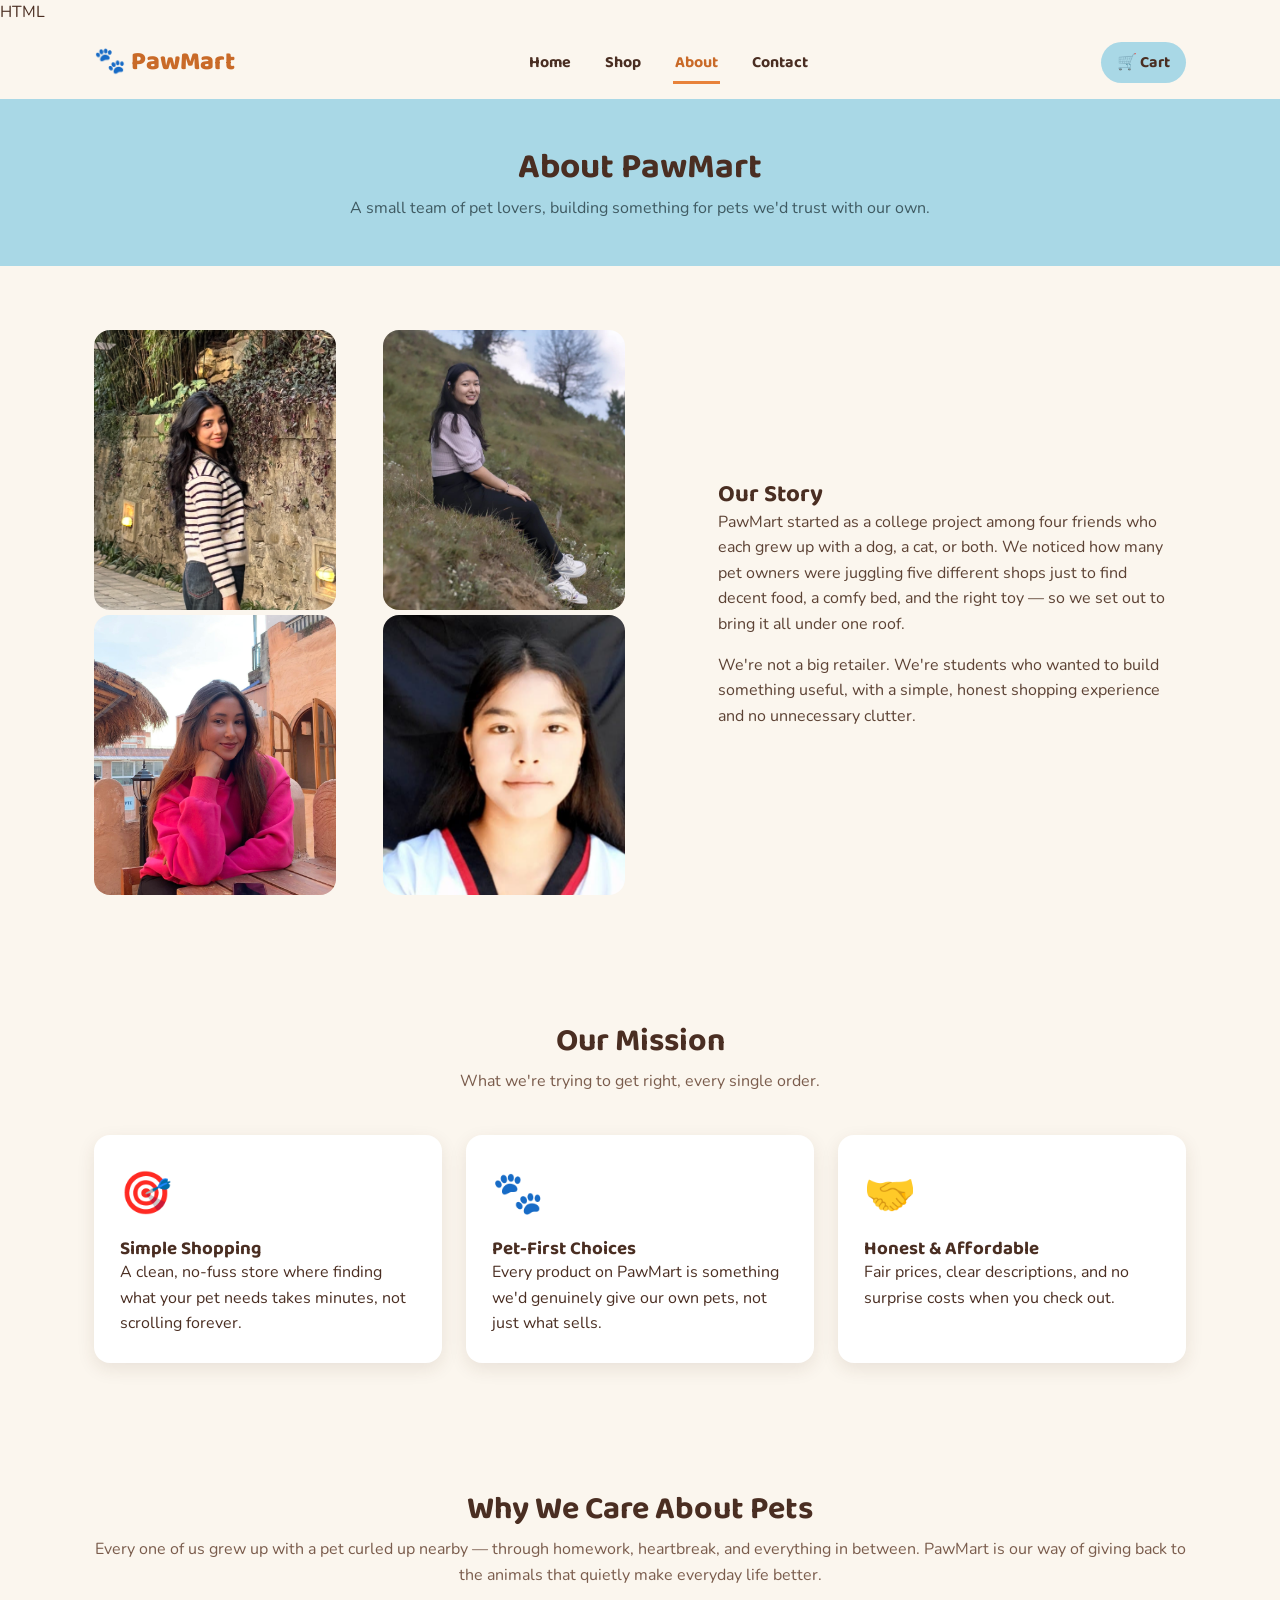
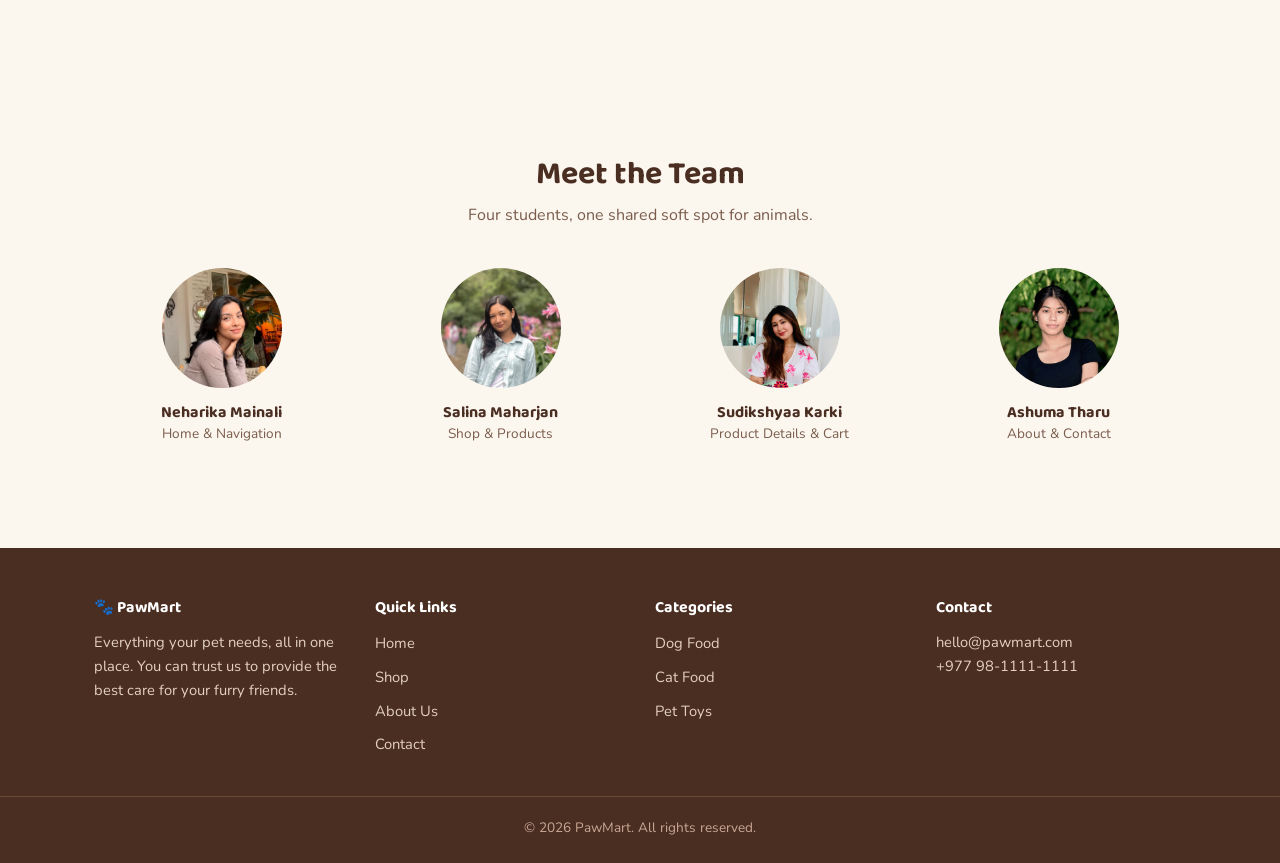
==== commit 38b20255: "Merge contact branch into main" ====
--- a/about.html
+++ b/about.html
@@ -1,169 +1,170 @@
+HTML
 <!DOCTYPE html>
 <html lang="en">
 <head>
-<meta charset="UTF-8">
-<meta name="viewport" content="width=device-width, initial-scale=1.0">
-<title>About Us — PawMart</title>
-<link rel="stylesheet" href="css/style.css">
+  <meta charset="UTF-8">
+  <meta name="viewport" content="width=device-width, initial-scale=1.0">
+  <meta name="description" content="Learn about PawMart - a small team of pet lovers building a simple, honest shopping experience for your pets.">
+  <title>About Us — PawMart</title>
+  <link rel="stylesheet" href="css/style.css">
 </head>
 <body>
 
-<nav class="navbar">
-  <div class="container">
-    <a href="index.html" class="logo">🐾 PawMart</a>
-    <ul class="nav-links">
-      <li><a href="index.html">Home</a></li>
-      <li><a href="products.html">Shop</a></li>
-      <li><a href="about.html" class="active">About</a></li>
-      <li><a href="contact.html">Contact</a></li>
-    </ul>
-    <a href="cart.html" class="nav-cart">🛒 Cart</a>
-    <button class="nav-toggle" aria-label="Toggle menu">☰</button>
-  </div>
-</nav>
+  <!-- Navigation -->
+  <nav class="navbar" aria-label="Main Navigation">
+    <div class="container">
+      <a href="index.html" class="logo">🐾 PawMart</a>
+      <ul class="nav-links">
+        <li><a href="index.html">Home</a></li>
+        <li><a href="products.html">Shop</a></li>
+        <li><a href="about.html" class="active" aria-current="page">About</a></li>
+        <li><a href="contact.html">Contact</a></li>
+      </ul>
+      <a href="cart.html" class="nav-cart">🛒 Cart</a>
+      <button class="nav-toggle" aria-label="Toggle menu">☰</button>
+    </div>
+  </nav>
 
-<header class="page-header">
-  <div class="container">
-    <h1>About PawMart</h1>
-    <p>A small team of pet lovers, building something for pets we'd trust with our own.</p>
-  </div>
-</header>
+  <!-- Page Header -->
+  <header class="page-header">
+    <div class="container">
+      <h1>About PawMart</h1>
+      <p>A small team of pet lovers, building something for pets we'd trust with our own.</p>
+    </div>
+  </header>
 
-<section class="section">
+  <!-- Story Section -->
+  <section class="section">
     <div class="container">
-
-        <div class="about-story">
-
-            <div class="story-photos">
-                <img src="images/Salinaa.jpeg" alt="Our Story" class="story-image">
-                <img src="images/Neharikaa.png" alt="Our Story" class="story-image">
-                <img src="images/Sudikshya.jpg" alt="Our Story" class="story-image">
-                <img src="images/Ashumaa.jpeg" alt="Our Story" class="story-image">
-            </div>
-
-            <div class="about-story-copy">
-                <h2 style="margin-bottom:14px;">Our Story</h2>
-
-                <p>
-                    PawMart started as a college project among four friends
-                    who each grew up with a dog, a cat, or both. We noticed
-                    how many pet owners were juggling five different shops
-                    just to find decent food, a comfy bed, and the right toy
-                    — so we set out to bring it all under one roof.
-                </p>
-
-                <p>
-                    We're not a big retailer. We're students who wanted to
-                    build something useful, with a simple, honest shopping
-                    experience and no unnecessary clutter.
-                </p>
-            </div>
-
+      <div class="about-story">
+        <div class="story-photos">
+          <img src="images/Neharikaa.png" alt="Neharika planning product listings" class="story-image">
+          <img src="images/Salinaa.jpeg" alt="Salina working on the PawMart project" class="story-image">
+          <img src="images/Sudikshya.jpg" alt="Sudikshya testing the cart functionality" class="story-image">
+          <img src="images/Ashumaa.jpeg" alt="Ashuma designing the contact page" class="story-image">
         </div>
 
-    </div>
-</section>
-
-<section class="section" style="background:#FFF8F1;">
-  <div class="container">
-    <h2 class="section-title">Our Mission</h2>
-    <p class="section-subtitle">What we're trying to get right, every single order.</p>
-    <div class="mission-grid">
-      <div class="mission-card">
-        <div class="feature-icon">🎯</div>
-        <h3>Simple Shopping</h3>
-        <p>A clean, no-fuss store where finding what your pet needs takes minutes, not scrolling forever.</p>
-      </div>
-      <div class="mission-card">
-        <div class="feature-icon">🐾</div>
-        <h3>Pet-First Choices</h3>
-        <p>Every product on PawMart is something we'd genuinely give our own pets, not just what sells.</p>
-      </div>
-      <div class="mission-card">
-        <div class="feature-icon">🤝</div>
-        <h3>Honest & Affordable</h3>
-        <p>Fair prices, clear descriptions, and no surprise costs when you check out.</p>
+        <div class="about-story-copy">
+          <h2>Our Story</h2>
+          <p>
+            PawMart started as a college project among four friends
+            who each grew up with a dog, a cat, or both. We noticed
+            how many pet owners were juggling five different shops
+            just to find decent food, a comfy bed, and the right toy
+            — so we set out to bring it all under one roof.
+          </p>
+          <p>
+            We're not a big retailer. We're students who wanted to
+            build something useful, with a simple, honest shopping
+            experience and no unnecessary clutter.
+          </p>
+        </div>
       </div>
     </div>
-  </div>
-</section>
-
-<section class="section">
-  <div class="container">
-    <h2 class="section-title">Why We Care About Pets</h2>
-    <p class="section-subtitle text-center" style="max-width:640px;margin:0 auto 20px;">Every one of us grew up with a pet curled up nearby — through homework, heartbreak, and everything in between. PawMart is our way of giving back to the animals that quietly make everyday life better.</p>
-  </div>
-</section>
-
-<section class="section" style="background:#FFF8F1;">
-  <div class="container">
-    <h2 class="section-title">Meet the Team</h2>
-    <p class="section-subtitle">Four students, one shared soft spot for animals.</p>
-    <div class="team-grid">
-      <div class="team-card">
-        <div class="team-avatar">
-          <img src="images/Salina.jpeg" alt="Team Member 1">
+  </section>
+  <!-- Mission Section -->
+  <section class="section section-alt">
+    <div class="container">
+      <h2 class="section-title">Our Mission</h2>
+      <p class="section-subtitle">What we're trying to get right, every single order.</p>
+      <div class="mission-grid">
+        <div class="mission-card">
+          <div class="feature-icon" aria-hidden="true">🎯</div>
+          <h3>Simple Shopping</h3>
+          <p>A clean, no-fuss store where finding what your pet needs takes minutes, not scrolling forever.</p>
         </div>
-        <h3>Salina Maharjan</h3>
-        <p>Home & Navigation</p>
-      </div>
-      <div class="team-card">
-        <div class="team-avatar">
-          <img src="images/Neharika.png" alt="Team Member 2">
+        <div class="mission-card">
+          <div class="feature-icon" aria-hidden="true">🐾</div>
+          <h3>Pet-First Choices</h3>
+          <p>Every product on PawMart is something we'd genuinely give our own pets, not just what sells.</p>
         </div>
-        <h3>Neharika Mainali</h3>
-        <p>Shop & Products</p>
-      </div>
-      <div class="team-card">
-        <div class="team-avatar">
-          <img src="images/Sudikshyaa.JPG" alt="Team Member 3">
+        <div class="mission-card">
+          <div class="feature-icon" aria-hidden="true">🤝</div>
+          <h3>Honest & Affordable</h3>
+          <p>Fair prices, clear descriptions, and no surprise costs when you check out.</p>
         </div>
-        <h3>Sudikshyaa Karki</h3>
-        <p>Product Details & Cart</p>
-      </div>
-      <div class="team-card">
-        <div class="team-avatar">
-          <img src="images/Ashuma.jpg" alt="Team Member 4">
-        </div>
-        <h3>Ashuma Tharu</h3>
-        <p>About & Contact</p>
       </div>
     </div>
-  </div>
-</section>
+  </section>
+  <!-- Why We Care Section -->
+  <section class="section">
+    <div class="container">
+      <h2 class="section-title">Why We Care About Pets</h2>
+      <p class="section-subtitle text-center section-subtitle-constrained">
+        Every one of us grew up with a pet curled up nearby — through homework, heartbreak, and everything in between. PawMart is our way of giving back to the animals that quietly make everyday life better.
+      </p>
+    </div>
+  </section>
+  <!-- Team Section -->
+  <section class="section section-alt">
+    <div class="container">
+      <h2 class="section-title">Meet the Team</h2>
+      <p class="section-subtitle">Four students, one shared soft spot for animals.</p>
+      <div class="team-grid">
+        <div class="team-card">
+          <div class="team-avatar">
+           <img src="images/Neharika.png" alt="Neharika Mainali">
+          </div>
+          <h3>Neharika Mainali</h3>
+          <p>Home & Navigation</p>
+        </div>
+        <div class="team-card">
+          <div class="team-avatar">
+             <img src="images/Salina.jpeg" alt="Salina Maharjan">
+          </div>
+          <h3>Salina Maharjan</h3>
+          <p>Shop & Products</p>
+        </div>
+        <div class="team-card">
+          <div class="team-avatar">
+            <img src="images/Sudikshyaa.JPG" alt="Sudikshyaa Karki">
+          </div>
+          <h3>Sudikshyaa Karki</h3>
+          <p>Product Details & Cart</p>
+        </div>
+        <div class="team-card">
+          <div class="team-avatar">
+            <img src="images/Ashuma.jpg" alt="Ashuma Tharu">
+          </div>
+          <h3>Ashuma Tharu</h3>
+          <p>About & Contact</p>
+        </div>
+      </div>
+    </div>
+  </section>
+  <!-- Footer -->
+  <footer class="footer">
+    <div class="container">
+      <div>
+        <h4>🐾 PawMart</h4>
+        <p>Everything your pet needs, all in one place. You can trust us to provide the best care for your furry friends.</p>
+      </div>
+      <div>
+        <h4>Quick Links</h4>
+        <ul>
+          <li><a href="index.html">Home</a></li>
+          <li><a href="products.html">Shop</a></li>
+          <li><a href="about.html">About Us</a></li>
+          <li><a href="contact.html">Contact</a></li>
+        </ul>
+      </div>
+      <div>
+        <h4>Categories</h4>
+        <ul>
+          <li><a href="products.html">Dog Food</a></li>
+          <li><a href="products.html">Cat Food</a></li>
+          <li><a href="products.html">Pet Toys</a></li>
+        </ul>
+      </div>
+      <div>
+        <h4>Contact</h4>
+        <p>hello@pawmart.com</p>
+        <p>+977 98-1111-1111</p>
+      </div>
+    </div>
+    <div class="footer-bottom">© 2026 PawMart. All rights reserved.</div>
+  </footer>
 
-<footer class="footer">
-  <div class="container">
-    <div>
-      <h4>🐾 PawMart</h4>
-      <p>Everything your pet needs, all in one place.</p>
-    </div>
-    <div>
-      <h4>Quick Links</h4>
-      <ul>
-        <li><a href="index.html">Home</a></li>
-        <li><a href="products.html">Shop</a></li>
-        <li><a href="about.html">About Us</a></li>
-        <li><a href="contact.html">Contact</a></li>
-      </ul>
-    </div>
-    <div>
-      <h4>Categories</h4>
-      <ul>
-        <li><a href="products.html">Dog Food</a></li>
-        <li><a href="products.html">Cat Food</a></li>
-        <li><a href="products.html">Pet Toys</a></li>
-      </ul>
-    </div>
-    <div>
-      <h4>Contact</h4>
-      <p>hello@pawmart.com</p>
-      <p>+977 98-1111-1111</p>
-    </div>
-  </div>
-  <div class="footer-bottom">© 2026 PawMart. All rights reserved.</div>
-</footer>
-
-<script src="js/script.js"></script>
+  <script src="js/script.js"></script>
 </body>
 </html>
